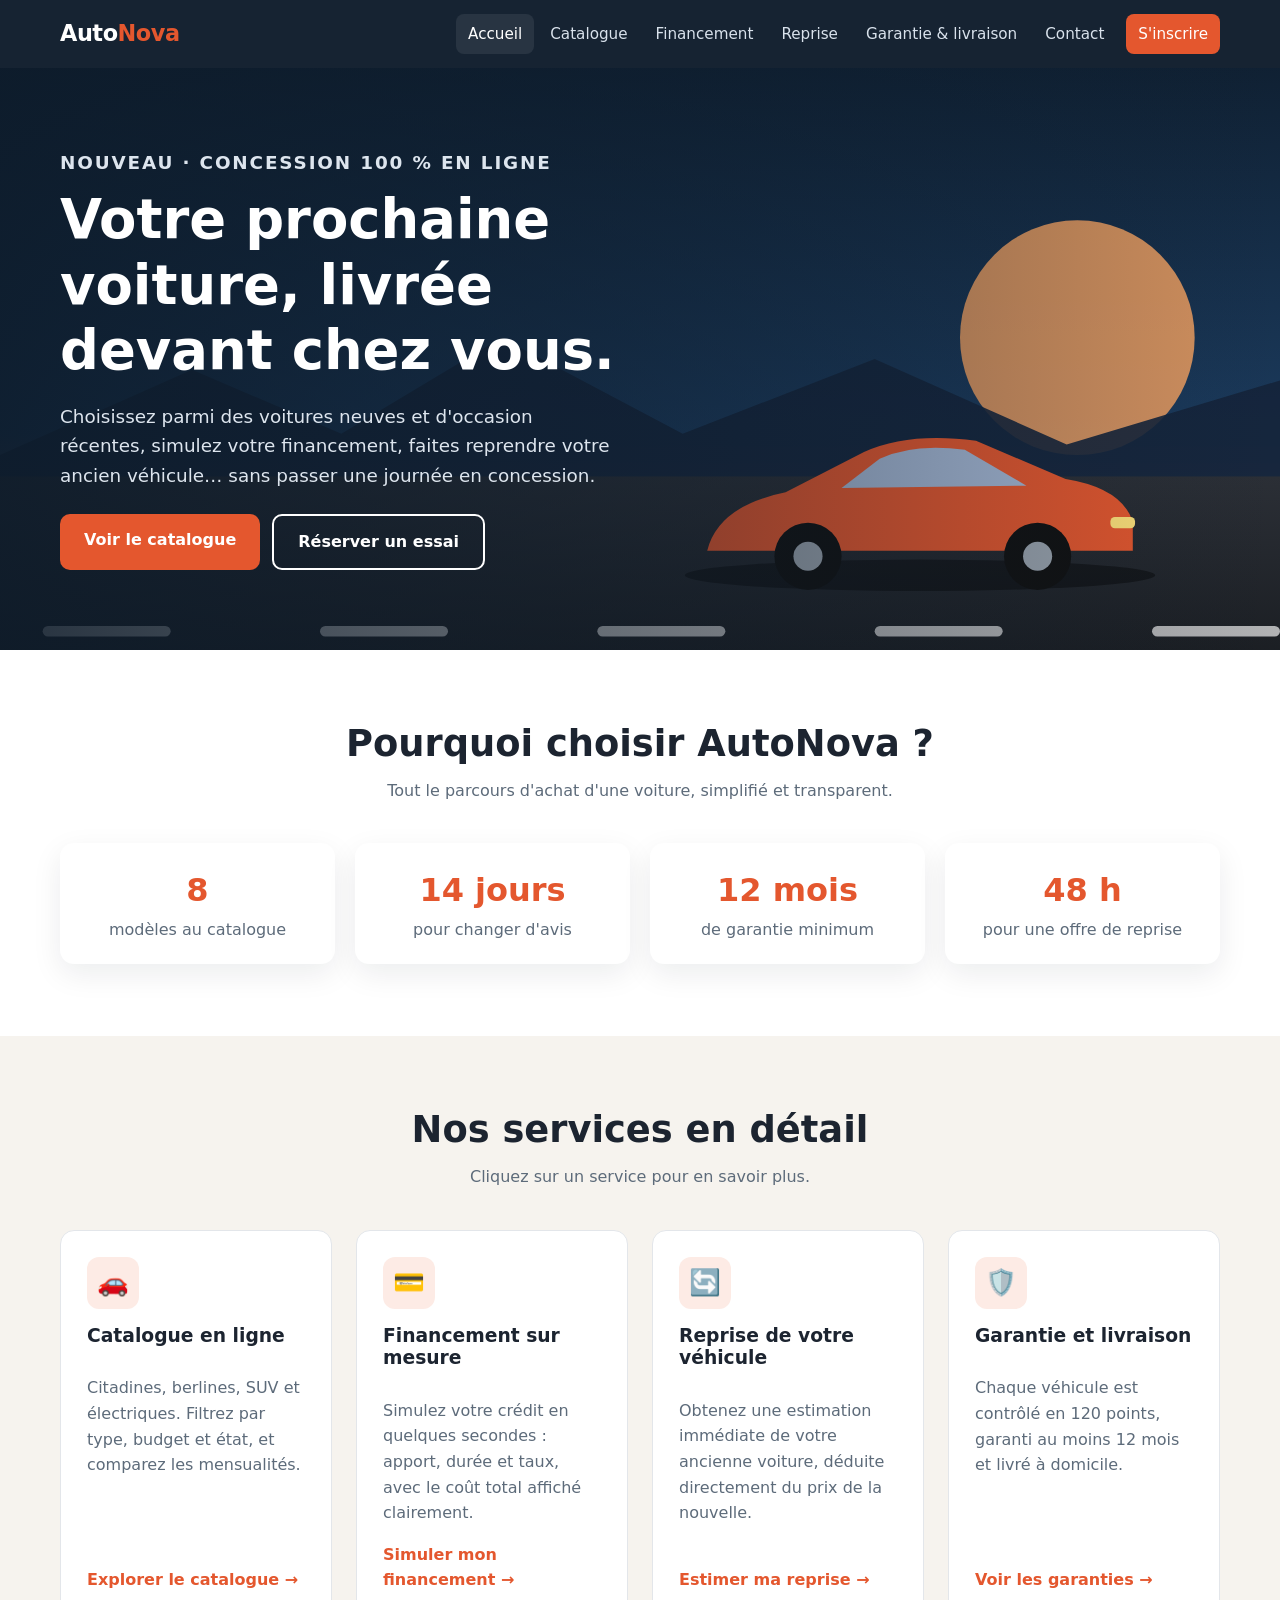
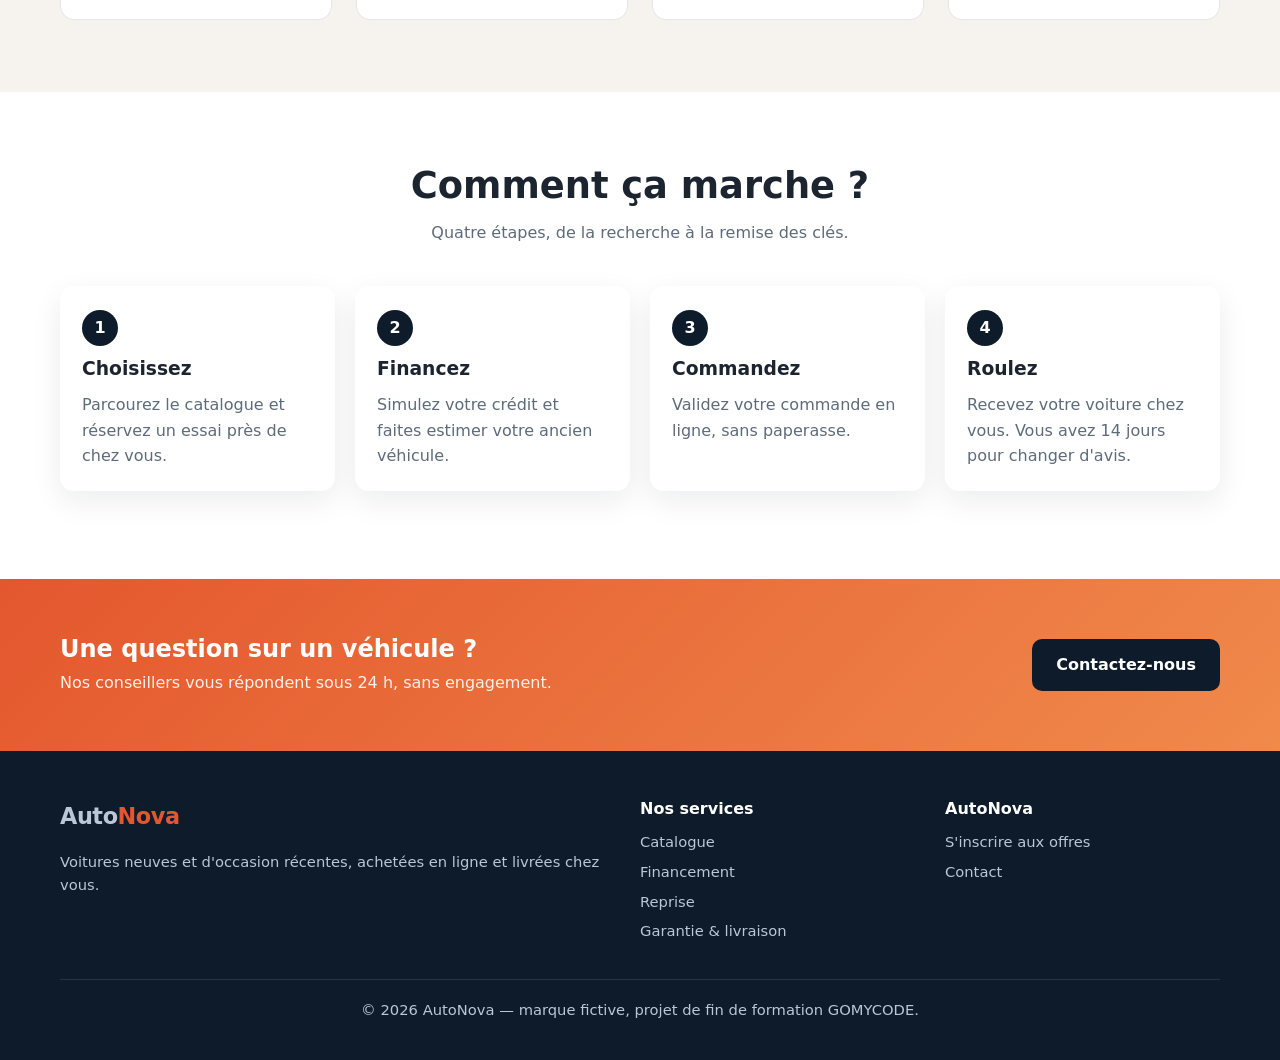
==== index.html @ f9ec9d11 "AutoNova : site de marketing (accueil, 4 pages de fonctionnalites, inscription, contact), README et " ====
<!DOCTYPE html>
<html lang="fr">
<head>
  <meta charset="UTF-8">
  <meta name="viewport" content="width=device-width, initial-scale=1.0">
  <meta name="description" content="AutoNova : voitures neuves et d'occasion récentes, financement, reprise et livraison à domicile.">
  <title>AutoNova — Achetez votre voiture en ligne, livrée chez vous</title>
  <link rel="icon" href="images/favicon.svg" type="image/svg+xml">
  <link rel="stylesheet" href="css/style.css">
</head>
<body>
  <a class="skip-link" href="#contenu">Aller au contenu</a>
  <header class="site-header">
    <nav class="container navbar" aria-label="Navigation principale">
      <a href="index.html" class="logo">Auto<span>Nova</span></a>
      <button class="menu-toggle" type="button" aria-expanded="false" aria-controls="nav-links">☰ Menu</button>
      <ul class="nav-links" id="nav-links">
        <li><a href="index.html" aria-current="page">Accueil</a></li>
        <li><a href="catalogue.html">Catalogue</a></li>
        <li><a href="financement.html">Financement</a></li>
        <li><a href="reprise.html">Reprise</a></li>
        <li><a href="garantie-livraison.html">Garantie & livraison</a></li>
        <li><a href="contact.html">Contact</a></li>
        <li><a href="inscription.html" class="nav-cta">S'inscrire</a></li>
      </ul>
    </nav>
  </header>

  <main id="contenu">
    <!-- Héros avec photographie -->
    <section class="hero" aria-labelledby="hero-title">
      <div class="container">
        <div class="hero-content">
          <p class="eyebrow">Nouveau · Concession 100 % en ligne</p>
          <h1 id="hero-title">Votre prochaine voiture, livrée devant chez vous.</h1>
          <p>Choisissez parmi des voitures neuves et d'occasion récentes, simulez votre financement, faites reprendre votre ancien véhicule… sans passer une journée en concession.</p>
          <div class="hero-actions">
            <a class="btn" href="catalogue.html">Voir le catalogue</a>
            <a class="btn btn-outline" href="inscription.html">Réserver un essai</a>
          </div>
        </div>
      </div>
    </section>

    <!-- Vue d'ensemble -->
    <section class="section">
      <div class="container">
        <div class="section-title reveal">
          <h2>Pourquoi choisir AutoNova ?</h2>
          <p>Tout le parcours d'achat d'une voiture, simplifié et transparent.</p>
        </div>
        <div class="stats reveal">
          <div class="stat"><strong>8</strong><span>modèles au catalogue</span></div>
          <div class="stat"><strong>14 jours</strong><span>pour changer d'avis</span></div>
          <div class="stat"><strong>12 mois</strong><span>de garantie minimum</span></div>
          <div class="stat"><strong>48 h</strong><span>pour une offre de reprise</span></div>
        </div>
      </div>
    </section>

    <!-- Fonctionnalités : chaque carte mène à sa page détaillée -->
    <section class="section section-alt" aria-labelledby="features-title">
      <div class="container">
        <div class="section-title reveal">
          <h2 id="features-title">Nos services en détail</h2>
          <p>Cliquez sur un service pour en savoir plus.</p>
        </div>
        <div class="grid reveal">
          <a class="feature-card" href="catalogue.html">
            <span class="feature-icon" aria-hidden="true">🚗</span>
            <h3>Catalogue en ligne</h3>
            <p>Citadines, berlines, SUV et électriques. Filtrez par type, budget et état, et comparez les mensualités.</p>
            <span class="feature-link">Explorer le catalogue →</span>
          </a>
          <a class="feature-card" href="financement.html">
            <span class="feature-icon" aria-hidden="true">💳</span>
            <h3>Financement sur mesure</h3>
            <p>Simulez votre crédit en quelques secondes : apport, durée et taux, avec le coût total affiché clairement.</p>
            <span class="feature-link">Simuler mon financement →</span>
          </a>
          <a class="feature-card" href="reprise.html">
            <span class="feature-icon" aria-hidden="true">🔄</span>
            <h3>Reprise de votre véhicule</h3>
            <p>Obtenez une estimation immédiate de votre ancienne voiture, déduite directement du prix de la nouvelle.</p>
            <span class="feature-link">Estimer ma reprise →</span>
          </a>
          <a class="feature-card" href="garantie-livraison.html">
            <span class="feature-icon" aria-hidden="true">🛡️</span>
            <h3>Garantie et livraison</h3>
            <p>Chaque véhicule est contrôlé en 120 points, garanti au moins 12 mois et livré à domicile.</p>
            <span class="feature-link">Voir les garanties →</span>
          </a>
        </div>
      </div>
    </section>

    <!-- Comment ça marche -->
    <section class="section" aria-labelledby="steps-title">
      <div class="container">
        <div class="section-title reveal">
          <h2 id="steps-title">Comment ça marche ?</h2>
          <p>Quatre étapes, de la recherche à la remise des clés.</p>
        </div>
        <ol class="steps reveal">
          <li><h3>Choisissez</h3><p>Parcourez le catalogue et réservez un essai près de chez vous.</p></li>
          <li><h3>Financez</h3><p>Simulez votre crédit et faites estimer votre ancien véhicule.</p></li>
          <li><h3>Commandez</h3><p>Validez votre commande en ligne, sans paperasse.</p></li>
          <li><h3>Roulez</h3><p>Recevez votre voiture chez vous. Vous avez 14 jours pour changer d'avis.</p></li>
        </ol>
      </div>
    </section>
  </main>

  <!-- Appel à l'action : présent sur toutes les pages sauf Contact -->
  <section class="cta-band" aria-labelledby="cta-title">
    <div class="container">
      <div>
        <h2 id="cta-title">Une question sur un véhicule ?</h2>
        <p>Nos conseillers vous répondent sous 24 h, sans engagement.</p>
      </div>
      <a class="btn" href="contact.html">Contactez-nous</a>
    </div>
  </section>

  <footer class="site-footer">
    <div class="container">
      <div class="footer-grid">
        <div>
          <a href="index.html" class="logo">Auto<span>Nova</span></a>
          <p>Voitures neuves et d'occasion récentes, achetées en ligne et livrées chez vous.</p>
        </div>
        <div>
          <h3>Nos services</h3>
          <ul>
            <li><a href="catalogue.html">Catalogue</a></li>
            <li><a href="financement.html">Financement</a></li>
            <li><a href="reprise.html">Reprise</a></li>
            <li><a href="garantie-livraison.html">Garantie &amp; livraison</a></li>
          </ul>
        </div>
        <div>
          <h3>AutoNova</h3>
          <ul>
            <li><a href="inscription.html">S'inscrire aux offres</a></li>
            <li><a href="contact.html">Contact</a></li>
          </ul>
        </div>
      </div>
      <p class="footer-bottom">© <span id="year">2026</span> AutoNova — marque fictive, projet de fin de formation GOMYCODE.</p>
    </div>
  </footer>

  <script src="js/main.js"></script>
</body>
</html>
---- css/style.css ----
/* =========================================================
   AutoNova — feuille de style commune à toutes les pages
   ========================================================= */
:root {
  --navy: #0d1b2a;
  --navy-2: #1b3a5c;
  --orange: #e4572e;
  --orange-dark: #c4421d;
  --sand: #f6f3ee;
  --text: #1c2430;
  --muted: #5d6b7a;
  --border: #e3e6ea;
  --white: #ffffff;
  --success: #1f9d7a;
  --error: #c62828;
  --radius: 14px;
  --shadow: 0 10px 30px rgba(13, 27, 42, 0.08);
  --max: 1160px;
}

*, *::before, *::after { box-sizing: border-box; }
html { scroll-behavior: smooth; }
body {
  margin: 0;
  font-family: system-ui, -apple-system, "Segoe UI", Roboto, sans-serif;
  color: var(--text);
  background: var(--white);
  line-height: 1.6;
}
img { max-width: 100%; display: block; }
a { color: var(--orange); }
h1, h2, h3 { line-height: 1.2; margin: 0 0 12px; }
.container { width: min(100% - 32px, var(--max)); margin-inline: auto; }
.visually-hidden { position: absolute; width: 1px; height: 1px; overflow: hidden; clip: rect(0 0 0 0); white-space: nowrap; }
.skip-link { position: absolute; left: -999px; top: 8px; background: var(--white); padding: 8px 12px; z-index: 100; }
.skip-link:focus { left: 8px; }

/* ===== En-tête ===== */
.site-header {
  position: sticky; top: 0; z-index: 50;
  background: rgba(13, 27, 42, 0.96);
  backdrop-filter: blur(6px);
}
.navbar { display: flex; align-items: center; justify-content: space-between; min-height: 68px; }
.logo { color: var(--white); font-weight: 800; font-size: 1.4rem; text-decoration: none; letter-spacing: -0.02em; }
.logo span { color: var(--orange); }
.nav-links { display: flex; gap: 4px; list-style: none; margin: 0; padding: 0; align-items: center; }
.nav-links a {
  display: block; padding: 8px 12px; border-radius: 8px;
  color: #d9e2ec; text-decoration: none; font-weight: 500; font-size: 0.95rem;
}
.nav-links a:hover, .nav-links a[aria-current="page"] { color: var(--white); background: rgba(255,255,255,0.08); }
.nav-links .nav-cta { background: var(--orange); color: var(--white); margin-left: 6px; }
.nav-links .nav-cta:hover, .nav-links .nav-cta[aria-current="page"] { background: var(--orange-dark); }
.menu-toggle {
  display: none; background: none; border: 1px solid rgba(255,255,255,0.3);
  color: var(--white); border-radius: 8px; padding: 8px 12px; font-size: 1rem; cursor: pointer;
}

/* ===== Boutons ===== */
.btn {
  display: inline-block; padding: 13px 24px; border-radius: 10px; border: none;
  background: var(--orange); color: var(--white); font: inherit; font-weight: 600;
  text-decoration: none; cursor: pointer; transition: background .2s, transform .15s;
}
.btn:hover { background: var(--orange-dark); transform: translateY(-1px); }
.btn-outline { background: transparent; border: 2px solid currentColor; color: var(--white); }
.btn-outline:hover { background: rgba(255,255,255,0.1); }
.btn-dark { background: var(--navy); }
.btn-dark:hover { background: var(--navy-2); }

/* ===== Héros ===== */
.hero {
  position: relative; color: var(--white); min-height: 560px;
  display: flex; align-items: center;
  background: var(--navy) url("../images/hero.svg") center / cover no-repeat;
}
.hero::before { content: ""; position: absolute; inset: 0; background: linear-gradient(90deg, rgba(13,27,42,.85) 0%, rgba(13,27,42,.35) 60%, transparent); }
.hero .container { position: relative; padding: 80px 0; }
.hero-content { max-width: 560px; }
.eyebrow { text-transform: uppercase; letter-spacing: .1em; font-size: .8rem; font-weight: 700; color: var(--orange); margin: 0 0 10px; }
.hero h1 { font-size: clamp(2.2rem, 5vw, 3.4rem); }
.hero p { font-size: 1.15rem; color: #dde5ee; }
.hero-actions { display: flex; gap: 12px; flex-wrap: wrap; margin-top: 24px; }

.page-hero { background: linear-gradient(135deg, var(--navy), var(--navy-2)); color: var(--white); padding: 64px 0 56px; }
.page-hero h1 { font-size: clamp(1.9rem, 4vw, 2.8rem); }
.page-hero p { color: #d3dde8; max-width: 640px; font-size: 1.1rem; margin: 0; }
.breadcrumb { font-size: .9rem; margin-bottom: 14px; }
.breadcrumb a { color: #b9c7d6; }

/* ===== Sections ===== */
.section { padding: 72px 0; }
.section-alt { background: var(--sand); }
.section-title { text-align: center; max-width: 680px; margin: 0 auto 40px; }
.section-title h2 { font-size: clamp(1.7rem, 3vw, 2.3rem); }
.section-title p { color: var(--muted); margin: 0; }

.stats { display: grid; grid-template-columns: repeat(auto-fit, minmax(180px, 1fr)); gap: 20px; }
.stat { text-align: center; padding: 22px; border-radius: var(--radius); background: var(--white); box-shadow: var(--shadow); }
.stat strong { display: block; font-size: 2rem; color: var(--orange); }
.stat span { color: var(--muted); }

.grid { display: grid; gap: 24px; grid-template-columns: repeat(auto-fit, minmax(250px, 1fr)); }

.feature-card {
  display: flex; flex-direction: column; padding: 26px; border-radius: var(--radius);
  background: var(--white); border: 1px solid var(--border); text-decoration: none; color: inherit;
  transition: transform .2s, box-shadow .2s;
}
.feature-card:hover { transform: translateY(-4px); box-shadow: var(--shadow); }
.feature-icon { width: 52px; height: 52px; display: grid; place-items: center; border-radius: 12px; background: #fdebe5; font-size: 1.6rem; margin-bottom: 16px; }
.feature-card p { color: var(--muted); flex: 1; }
.feature-link { color: var(--orange); font-weight: 600; }

.steps { counter-reset: step; list-style: none; padding: 0; display: grid; gap: 20px; grid-template-columns: repeat(auto-fit, minmax(220px, 1fr)); }
.steps li { position: relative; padding: 24px 22px 22px; background: var(--white); border-radius: var(--radius); box-shadow: var(--shadow); }
.steps li::before {
  counter-increment: step; content: counter(step);
  display: grid; place-items: center; width: 36px; height: 36px; border-radius: 50%;
  background: var(--navy); color: var(--white); font-weight: 700; margin-bottom: 12px;
}
.steps p { color: var(--muted); margin: 0; }

.testimonials { display: grid; gap: 20px; grid-template-columns: repeat(auto-fit, minmax(260px, 1fr)); }
.testimonial { margin: 0; padding: 24px; border-radius: var(--radius); background: var(--white); border-left: 4px solid var(--orange); }
.testimonial footer { margin-top: 10px; color: var(--muted); font-size: .9rem; }
.note-fictive { text-align: center; color: var(--muted); font-size: .85rem; margin-top: 16px; }

/* ===== Deux colonnes ===== */
.split { display: grid; gap: 40px; grid-template-columns: 1fr 1fr; align-items: center; }
.split img { border-radius: var(--radius); box-shadow: var(--shadow); }
.check-list { list-style: none; padding: 0; }
.check-list li { padding: 6px 0 6px 30px; position: relative; }
.check-list li::before { content: "✓"; position: absolute; left: 0; top: 6px; width: 20px; height: 20px; border-radius: 50%; background: #e3f5ef; color: var(--success); display: grid; place-items: center; font-size: .75rem; font-weight: 800; }

/* ===== Catalogue ===== */
.filters { display: flex; flex-wrap: wrap; gap: 16px; align-items: flex-end; padding: 20px; background: var(--sand); border-radius: var(--radius); margin-bottom: 28px; }
.field { display: flex; flex-direction: column; gap: 6px; flex: 1; min-width: 180px; }
.field label { font-weight: 600; font-size: .9rem; }
.field input, .field select, .field textarea {
  padding: 11px 12px; border: 1px solid #cfd5dc; border-radius: 8px; font: inherit; background: var(--white); color: var(--text);
}
.field input:focus, .field select:focus, .field textarea:focus { outline: 2px solid var(--orange); border-color: transparent; }
.result-count { color: var(--muted); margin: 0 0 16px; }

.car-card { border-radius: var(--radius); overflow: hidden; background: var(--white); border: 1px solid var(--border); display: flex; flex-direction: column; }
.car-card img { aspect-ratio: 50 / 26; object-fit: cover; width: 100%; }
.car-body { padding: 18px; display: flex; flex-direction: column; gap: 6px; flex: 1; }
.car-body h3 { margin: 0; font-size: 1.15rem; }
.car-meta { display: flex; gap: 8px; flex-wrap: wrap; }
.tag { font-size: .78rem; padding: 3px 10px; border-radius: 999px; background: #eef2f6; color: var(--muted); }
.tag-new { background: #e3f5ef; color: var(--success); }
.car-price { font-size: 1.35rem; font-weight: 800; color: var(--navy); margin-top: auto; }
.car-month { font-size: .85rem; color: var(--muted); }
.empty { text-align: center; padding: 40px; color: var(--muted); }

/* ===== Simulateurs ===== */
.calculator { display: grid; gap: 30px; grid-template-columns: 1.2fr 1fr; align-items: start; }
.panel { padding: 28px; border-radius: var(--radius); background: var(--white); box-shadow: var(--shadow); }
.panel .field { margin-bottom: 18px; }
.range-row { display: flex; justify-content: space-between; font-size: .9rem; color: var(--muted); }
input[type="range"] { accent-color: var(--orange); padding: 0; }
.result-panel { background: var(--navy); color: var(--white); }
.result-big { font-size: 2.6rem; font-weight: 800; color: var(--orange); margin: 6px 0; }
.result-list { list-style: none; padding: 0; margin: 18px 0 0; }
.result-list li { display: flex; justify-content: space-between; padding: 8px 0; border-bottom: 1px solid rgba(255,255,255,.12); color: #d3dde8; }
.result-list strong { color: var(--white); }
.disclaimer { font-size: .82rem; color: var(--muted); margin-top: 14px; }
.result-panel .disclaimer { color: #9fb0c2; }

/* ===== Tableau ===== */
.table-wrap { overflow-x: auto; }
table { width: 100%; border-collapse: collapse; background: var(--white); border-radius: var(--radius); overflow: hidden; }
th, td { padding: 14px 16px; text-align: left; border-bottom: 1px solid var(--border); }
th { background: var(--navy); color: var(--white); font-weight: 600; }

/* ===== FAQ ===== */
details { border: 1px solid var(--border); border-radius: 10px; padding: 14px 18px; background: var(--white); margin-bottom: 10px; }
summary { font-weight: 600; cursor: pointer; }
details p { color: var(--muted); margin: 10px 0 0; }

/* ===== Formulaires ===== */
.form-card { max-width: 640px; margin: 0 auto; }
.form-grid { display: grid; grid-template-columns: 1fr 1fr; gap: 0 18px; }
.form-grid .full { grid-column: 1 / -1; }
.field .hint { font-size: .8rem; color: var(--muted); }
.field .error { font-size: .82rem; color: var(--error); min-height: 1.1em; }
.field.invalid input, .field.invalid select, .field.invalid textarea { border-color: var(--error); background: #fff7f7; }
.checkbox { display: flex; gap: 10px; align-items: flex-start; font-size: .92rem; }
.checkbox input { margin-top: 4px; accent-color: var(--orange); }
.form-success { display: none; padding: 18px; border-radius: 10px; background: #e3f5ef; color: #0f5c46; font-weight: 600; margin-top: 18px; }
.form-success.visible { display: block; }

.benefits { list-style: none; padding: 0; display: grid; gap: 14px; }
.benefits li { display: flex; gap: 14px; align-items: flex-start; }
.benefits .feature-icon { margin: 0; flex-shrink: 0; width: 44px; height: 44px; font-size: 1.3rem; }

.contact-info { list-style: none; padding: 0; display: grid; gap: 16px; }
.contact-info li { display: flex; gap: 12px; }

/* ===== Bandeau d'appel à l'action (toutes les pages sauf Contact) ===== */
.cta-band { background: linear-gradient(135deg, var(--orange), #f08a4b); color: var(--white); padding: 56px 0; }
.cta-band .container { display: flex; justify-content: space-between; align-items: center; gap: 24px; flex-wrap: wrap; }
.cta-band h2 { margin: 0 0 6px; }
.cta-band p { margin: 0; color: #fff1ea; }
.cta-band .btn { background: var(--navy); }
.cta-band .btn:hover { background: var(--navy-2); }

/* ===== Pied de page ===== */
.site-footer { background: var(--navy); color: #b9c7d6; padding: 48px 0 24px; font-size: .92rem; }
.footer-grid { display: grid; gap: 30px; grid-template-columns: 2fr 1fr 1fr; }
.site-footer h3 { color: var(--white); font-size: 1rem; }
.site-footer ul { list-style: none; padding: 0; margin: 0; }
.site-footer li { margin-bottom: 6px; }
.site-footer a { color: #b9c7d6; text-decoration: none; }
.site-footer a:hover { color: var(--white); }
.footer-bottom { border-top: 1px solid rgba(255,255,255,.1); margin-top: 30px; padding-top: 18px; text-align: center; }

:focus-visible { outline: 3px solid #ffb38f; outline-offset: 2px; }

/* ===== Animations au défilement ===== */
.reveal { opacity: 0; transform: translateY(18px); transition: opacity .6s ease, transform .6s ease; }
.reveal.visible { opacity: 1; transform: none; }
@media (prefers-reduced-motion: reduce) {
  * { transition: none !important; scroll-behavior: auto !important; }
  .reveal { opacity: 1; transform: none; }
}

/* ===== Responsive ===== */
@media (max-width: 900px) {
  .split, .calculator { grid-template-columns: 1fr; }
  .footer-grid { grid-template-columns: 1fr 1fr; }
  .footer-grid > :first-child { grid-column: 1 / -1; }
}
@media (max-width: 760px) {
  .menu-toggle { display: block; }
  .nav-links {
    display: none; position: absolute; top: 68px; left: 0; right: 0;
    flex-direction: column; align-items: stretch; gap: 0; padding: 10px 16px 18px;
    background: var(--navy);
  }
  .nav-links.open { display: flex; }
  .nav-links .nav-cta { margin: 8px 0 0; text-align: center; }
  .hero { min-height: 480px; }
  .section { padding: 52px 0; }
  .form-grid { grid-template-columns: 1fr; }
}
@media (max-width: 480px) {
  .footer-grid { grid-template-columns: 1fr; }
  .hero-actions .btn { width: 100%; text-align: center; }
}
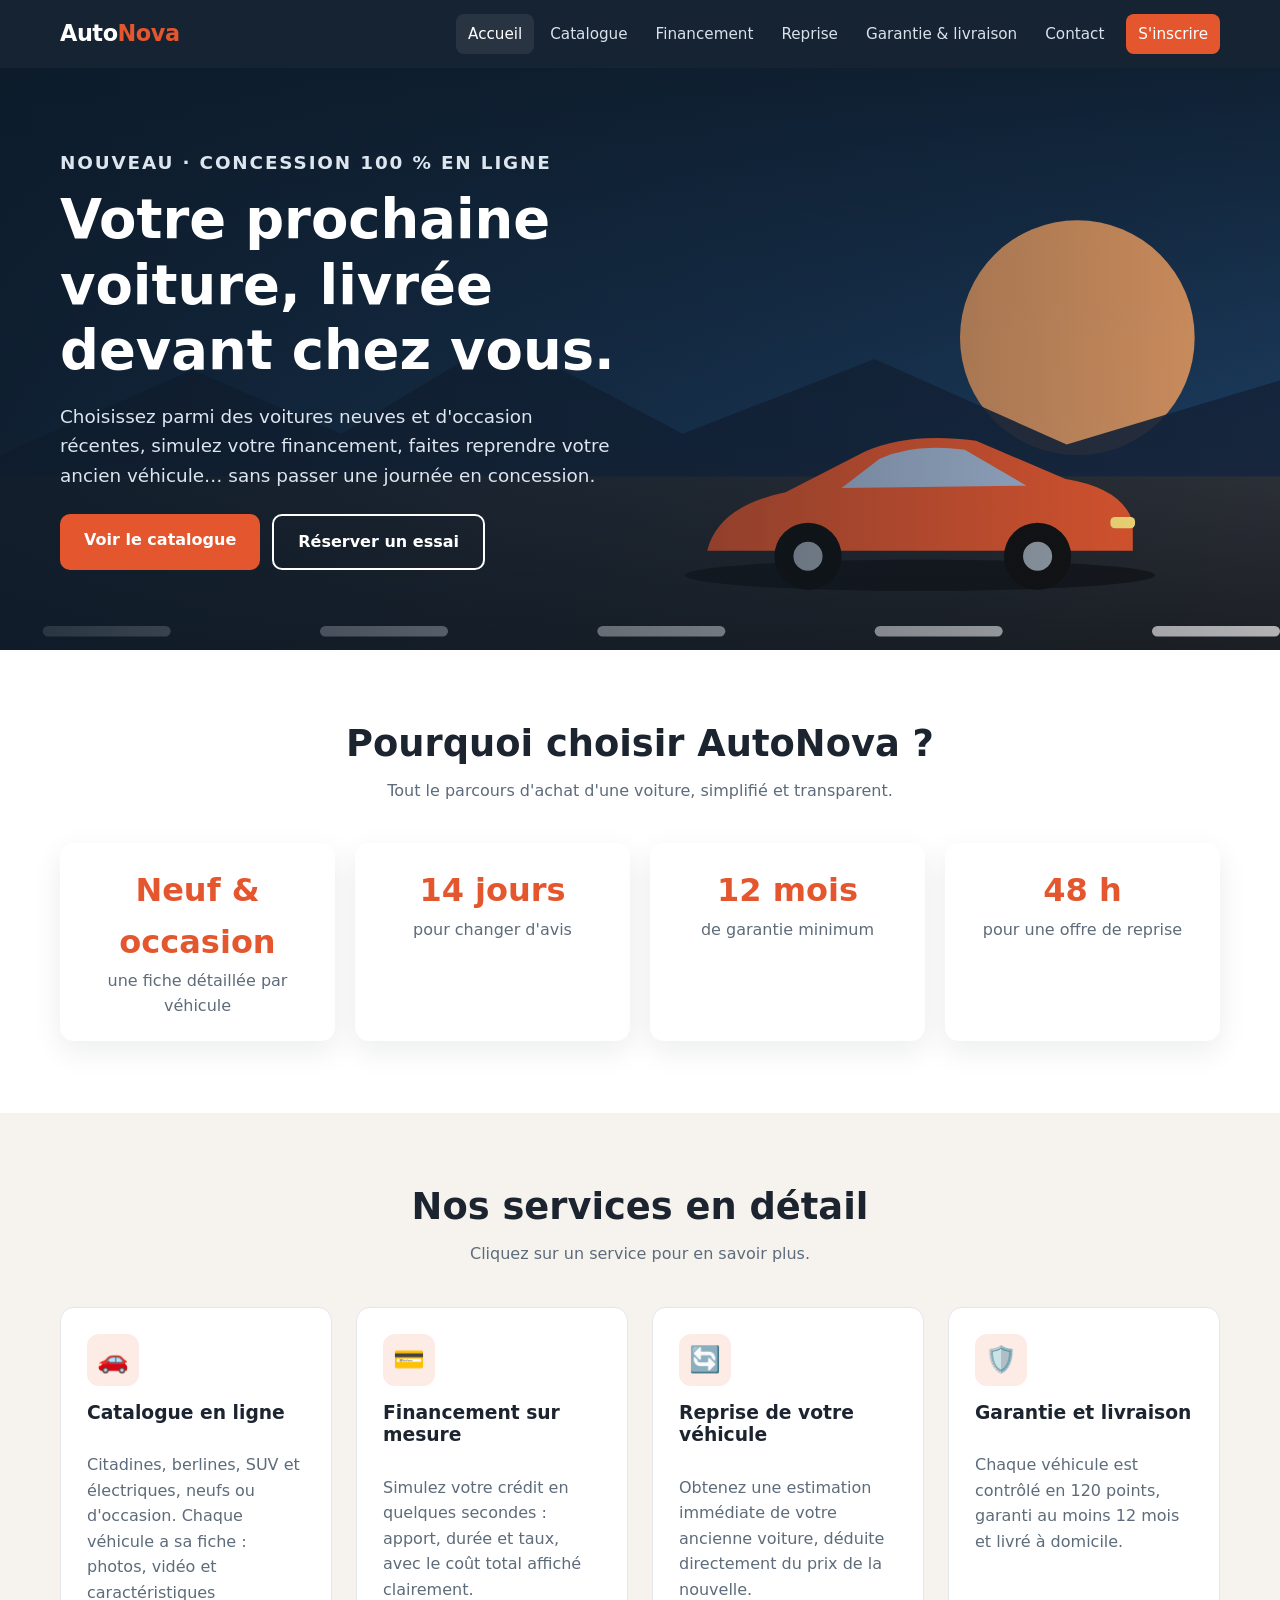
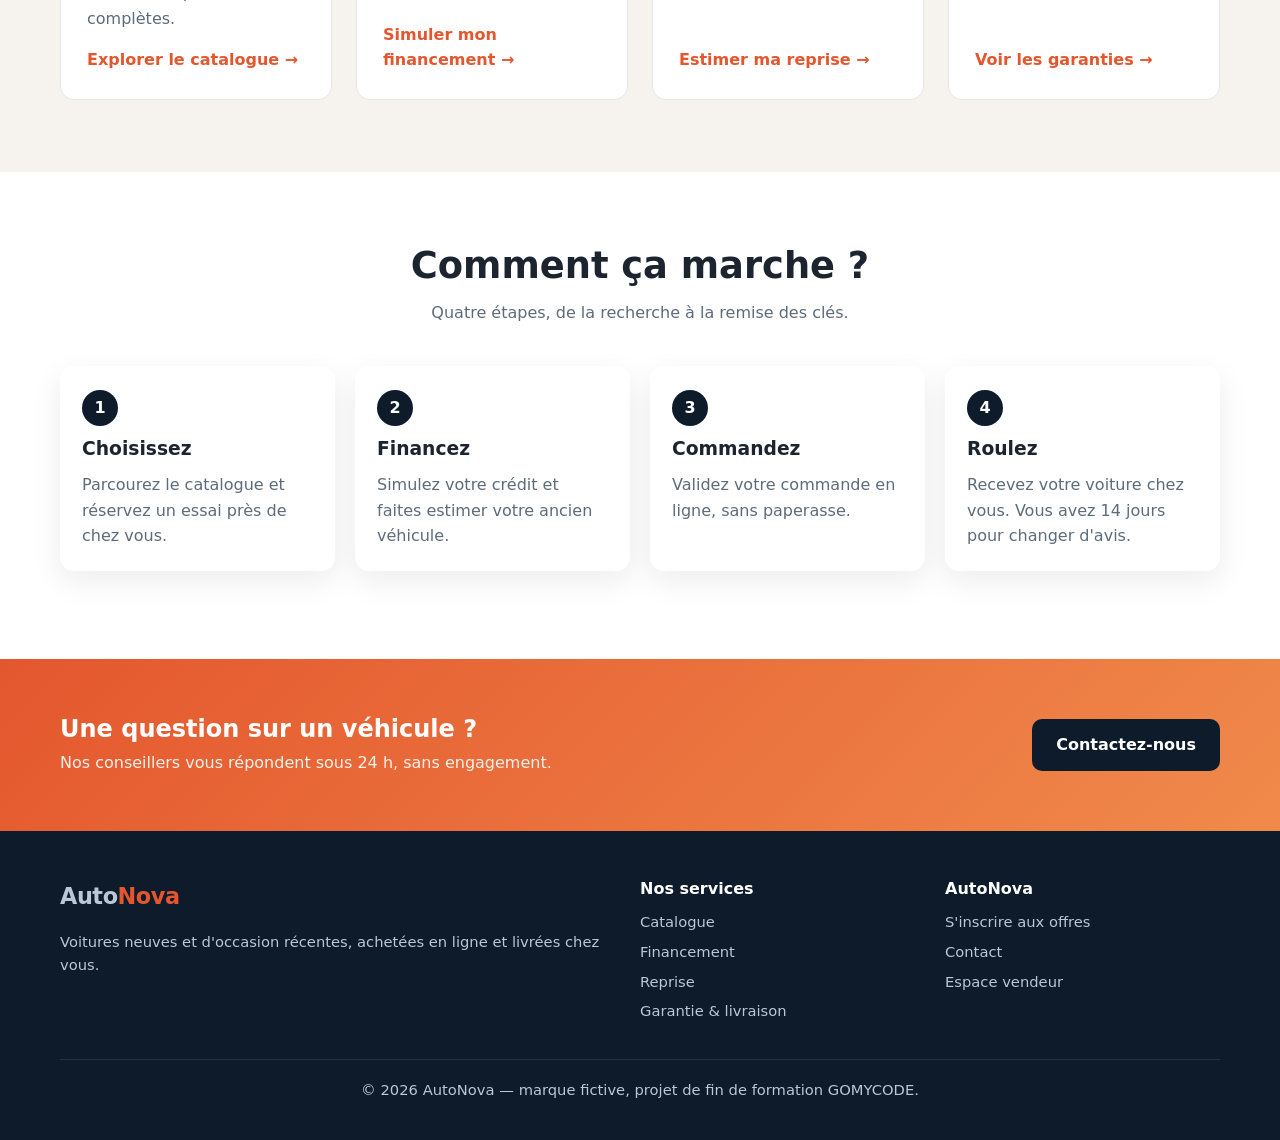
==== commit 272ff395: "Fiches vehicules par theme (neuf/occasion), Espace vendeur avec photos, video et import de fiche tec" ====
--- a/index.html
+++ b/index.html
@@ -50,7 +50,7 @@
           <p>Tout le parcours d'achat d'une voiture, simplifié et transparent.</p>
         </div>
         <div class="stats reveal">
-          <div class="stat"><strong>8</strong><span>modèles au catalogue</span></div>
+          <div class="stat"><strong>Neuf &amp; occasion</strong><span>une fiche détaillée par véhicule</span></div>
           <div class="stat"><strong>14 jours</strong><span>pour changer d'avis</span></div>
           <div class="stat"><strong>12 mois</strong><span>de garantie minimum</span></div>
           <div class="stat"><strong>48 h</strong><span>pour une offre de reprise</span></div>
@@ -69,7 +69,7 @@
           <a class="feature-card" href="catalogue.html">
             <span class="feature-icon" aria-hidden="true">🚗</span>
             <h3>Catalogue en ligne</h3>
-            <p>Citadines, berlines, SUV et électriques. Filtrez par type, budget et état, et comparez les mensualités.</p>
+            <p>Citadines, berlines, SUV et électriques, neufs ou d'occasion. Chaque véhicule a sa fiche : photos, vidéo et caractéristiques complètes.</p>
             <span class="feature-link">Explorer le catalogue →</span>
           </a>
           <a class="feature-card" href="financement.html">
@@ -143,6 +143,7 @@
           <ul>
             <li><a href="inscription.html">S'inscrire aux offres</a></li>
             <li><a href="contact.html">Contact</a></li>
+            <li><a href="espace-vendeur.html">Espace vendeur</a></li>
           </ul>
         </div>
       </div>
--- a/css/style.css
+++ b/css/style.css
@@ -250,3 +250,124 @@
   .footer-grid { grid-template-columns: 1fr; }
   .hero-actions .btn { width: 100%; text-align: center; }
 }
+
+/* =========================================================
+   Fiches véhicules et Espace vendeur
+   ========================================================= */
+.card-link { color: inherit; text-decoration: none; }
+.card-link:hover { color: var(--orange); }
+
+.condition-badge {
+  display: inline-block; padding: 5px 14px; border-radius: 999px;
+  font-size: .8rem; font-weight: 800; letter-spacing: .06em; text-transform: uppercase; margin-bottom: 12px;
+}
+.condition-badge.is-new { background: #1f9d7a; color: #fff; }
+.condition-badge.is-used { background: #f2b705; color: #1c2430; }
+.condition-badge.small { padding: 2px 10px; font-size: .7rem; margin: 0; vertical-align: middle; }
+
+.fiche-hero { padding-bottom: 40px; }
+.fiche-top { display: grid; grid-template-columns: 1.4fr 1fr; gap: 32px; align-items: start; }
+
+.gallery-stage { border-radius: var(--radius); overflow: hidden; background: #eef1f4; aspect-ratio: 16 / 10; }
+.gallery-stage img, .gallery-stage video { width: 100%; height: 100%; object-fit: cover; background: #000; }
+.gallery-stage img[src$=".svg"] { object-fit: contain; background: transparent; }
+.gallery-thumbs { display: flex; gap: 10px; margin-top: 12px; overflow-x: auto; padding-bottom: 4px; }
+.thumb {
+  flex: 0 0 86px; height: 60px; padding: 0; border: 2px solid transparent; border-radius: 8px;
+  overflow: hidden; background: var(--navy); cursor: pointer;
+}
+.thumb img { width: 100%; height: 100%; object-fit: cover; }
+.thumb[aria-pressed="true"] { border-color: var(--orange); }
+.thumb-video { color: #fff; font-size: .8rem; font-weight: 700; }
+
+.fiche-summary { position: sticky; top: 88px; }
+.fiche-price { font-size: 2rem; font-weight: 800; color: var(--navy); margin: 0; }
+.key-figures { display: grid; grid-template-columns: 1fr 1fr; gap: 10px; margin: 18px 0; }
+.key-figure { padding: 12px; border-radius: 10px; background: var(--sand); }
+.key-figure span { display: block; font-size: .78rem; color: var(--muted); text-transform: uppercase; letter-spacing: .04em; }
+.key-figure strong { font-size: 1rem; }
+.summary-title { font-size: 1.05rem; margin-top: 18px; }
+.fiche-actions { display: grid; gap: 10px; margin-top: 18px; }
+.fiche-actions .btn { text-align: center; }
+
+.section-heading { margin-bottom: 24px; }
+.spec-groups { display: grid; gap: 20px; grid-template-columns: repeat(auto-fit, minmax(320px, 1fr)); }
+.spec-card { background: var(--white); border-radius: var(--radius); padding: 20px 22px; box-shadow: var(--shadow); }
+.spec-card h3 { display: flex; align-items: center; gap: 10px; font-size: 1.05rem; padding-bottom: 10px; border-bottom: 2px solid var(--orange); }
+.spec-icon { font-size: 1.2rem; }
+.spec-table { width: 100%; border-collapse: collapse; background: none; border-radius: 0; }
+.spec-table th, .spec-table td { padding: 9px 0; border-bottom: 1px solid var(--border); vertical-align: top; background: none; color: var(--text); }
+.spec-table th { width: 46%; font-weight: 500; color: var(--muted); padding-right: 12px; }
+.spec-table td { font-weight: 600; }
+.spec-table tr:last-child th, .spec-table tr:last-child td { border-bottom: none; }
+
+/* --- Espace vendeur --- */
+.vendor { display: grid; gap: 28px; }
+.notice { margin: 0; padding: 14px 18px; border-radius: 10px; background: #fff6e0; border-left: 4px solid #f2b705; }
+.optional { font-weight: 400; color: var(--muted); font-size: .9rem; }
+.import-panel textarea { font-family: ui-monospace, Menlo, Consolas, monospace; font-size: .88rem; }
+.import-status { margin: 12px 0 0; font-weight: 600; }
+.import-status.is-ok { color: var(--success); }
+.import-status.is-error, .form-status.is-error { color: var(--error); }
+.form-status.is-ok { color: var(--success); font-weight: 600; }
+
+#vehicle-form { display: grid; gap: 20px; }
+#vehicle-form > h2 { margin: 0; }
+.form-section { border: 1px solid var(--border); margin: 0; }
+.form-section legend { font-weight: 700; font-size: 1.05rem; padding: 0 8px; }
+.state-section.is-new { border-left: 4px solid #1f9d7a; }
+.state-section.is-used { border-left: 4px solid #f2b705; }
+
+.condition-toggle { display: inline-flex; padding: 4px; border-radius: 12px; background: var(--sand); margin-bottom: 18px; }
+.condition-toggle input { position: absolute; opacity: 0; pointer-events: none; }
+.condition-toggle span { display: block; padding: 10px 26px; border-radius: 9px; font-weight: 700; cursor: pointer; color: var(--muted); }
+.condition-toggle input:checked + span { background: var(--navy); color: #fff; }
+.condition-toggle input:focus-visible + span { outline: 3px solid #ffb38f; }
+
+.photo-preview { display: grid; grid-template-columns: repeat(auto-fill, minmax(120px, 1fr)); gap: 12px; margin-top: 14px; }
+.preview-item { position: relative; margin: 0; }
+.preview-item img { width: 100%; aspect-ratio: 4 / 3; object-fit: cover; border-radius: 8px; }
+.preview-item figcaption { font-size: .78rem; color: var(--muted); }
+.preview-item:first-child img { outline: 3px solid var(--orange); }
+.preview-item .icon-btn-small { position: absolute; top: 6px; right: 6px; }
+.video-preview video { width: 100%; max-width: 480px; border-radius: 10px; margin-top: 14px; display: block; }
+
+.icon-btn-small {
+  width: 30px; height: 30px; border-radius: 50%; border: none; cursor: pointer;
+  background: rgba(13, 27, 42, .85); color: #fff; font-size: 1.1rem; line-height: 1;
+}
+.link-btn { background: none; border: none; color: var(--orange); font: inherit; font-weight: 600; cursor: pointer; padding: 6px 0; }
+.btn-ghost { background: transparent; color: var(--navy); border: 2px solid var(--border); }
+.btn-ghost:hover { background: var(--sand); }
+.form-actions { display: flex; gap: 12px; flex-wrap: wrap; }
+
+.extra-rows { list-style: none; padding: 0; margin: 10px 0; display: grid; gap: 8px; }
+.extra-row { display: grid; grid-template-columns: 1fr 1fr 30px; gap: 8px; align-items: center; }
+.extra-row input { padding: 10px 12px; border: 1px solid #cfd5dc; border-radius: 8px; font: inherit; min-width: 0; }
+
+.my-vehicles { display: grid; gap: 12px; }
+.my-vehicle { display: grid; grid-template-columns: 110px 1fr auto; gap: 16px; align-items: center; padding: 12px; border: 1px solid var(--border); border-radius: var(--radius); background: var(--white); }
+.my-vehicle img { width: 110px; height: 72px; object-fit: cover; border-radius: 8px; background: var(--sand); }
+.my-vehicle h3 { margin: 0 0 4px; font-size: 1.05rem; }
+.my-vehicle p { margin: 0; color: var(--muted); font-size: .9rem; }
+.my-actions { display: flex; gap: 6px; flex-wrap: wrap; }
+.my-actions a, .my-actions button {
+  padding: 7px 12px; border-radius: 8px; border: 1px solid var(--border); background: var(--white);
+  font: inherit; font-size: .88rem; color: var(--text); text-decoration: none; cursor: pointer;
+}
+.my-actions .danger { color: var(--error); }
+#export-text { width: 100%; font-family: ui-monospace, Menlo, Consolas, monospace; font-size: .82rem; padding: 10px; border-radius: 8px; border: 1px solid #cfd5dc; }
+
+@media (max-width: 900px) {
+  .fiche-top { grid-template-columns: 1fr; }
+  .fiche-summary { position: static; }
+}
+@media (max-width: 600px) {
+  .spec-groups { grid-template-columns: 1fr; }
+  .my-vehicle { grid-template-columns: 80px 1fr; }
+  .my-vehicle img { width: 80px; height: 56px; }
+  .my-actions { grid-column: 1 / -1; }
+  .extra-row { grid-template-columns: 1fr 30px; }
+  .extra-row input:first-child { grid-column: 1 / -1; }
+}
+[hidden] { display: none !important; }
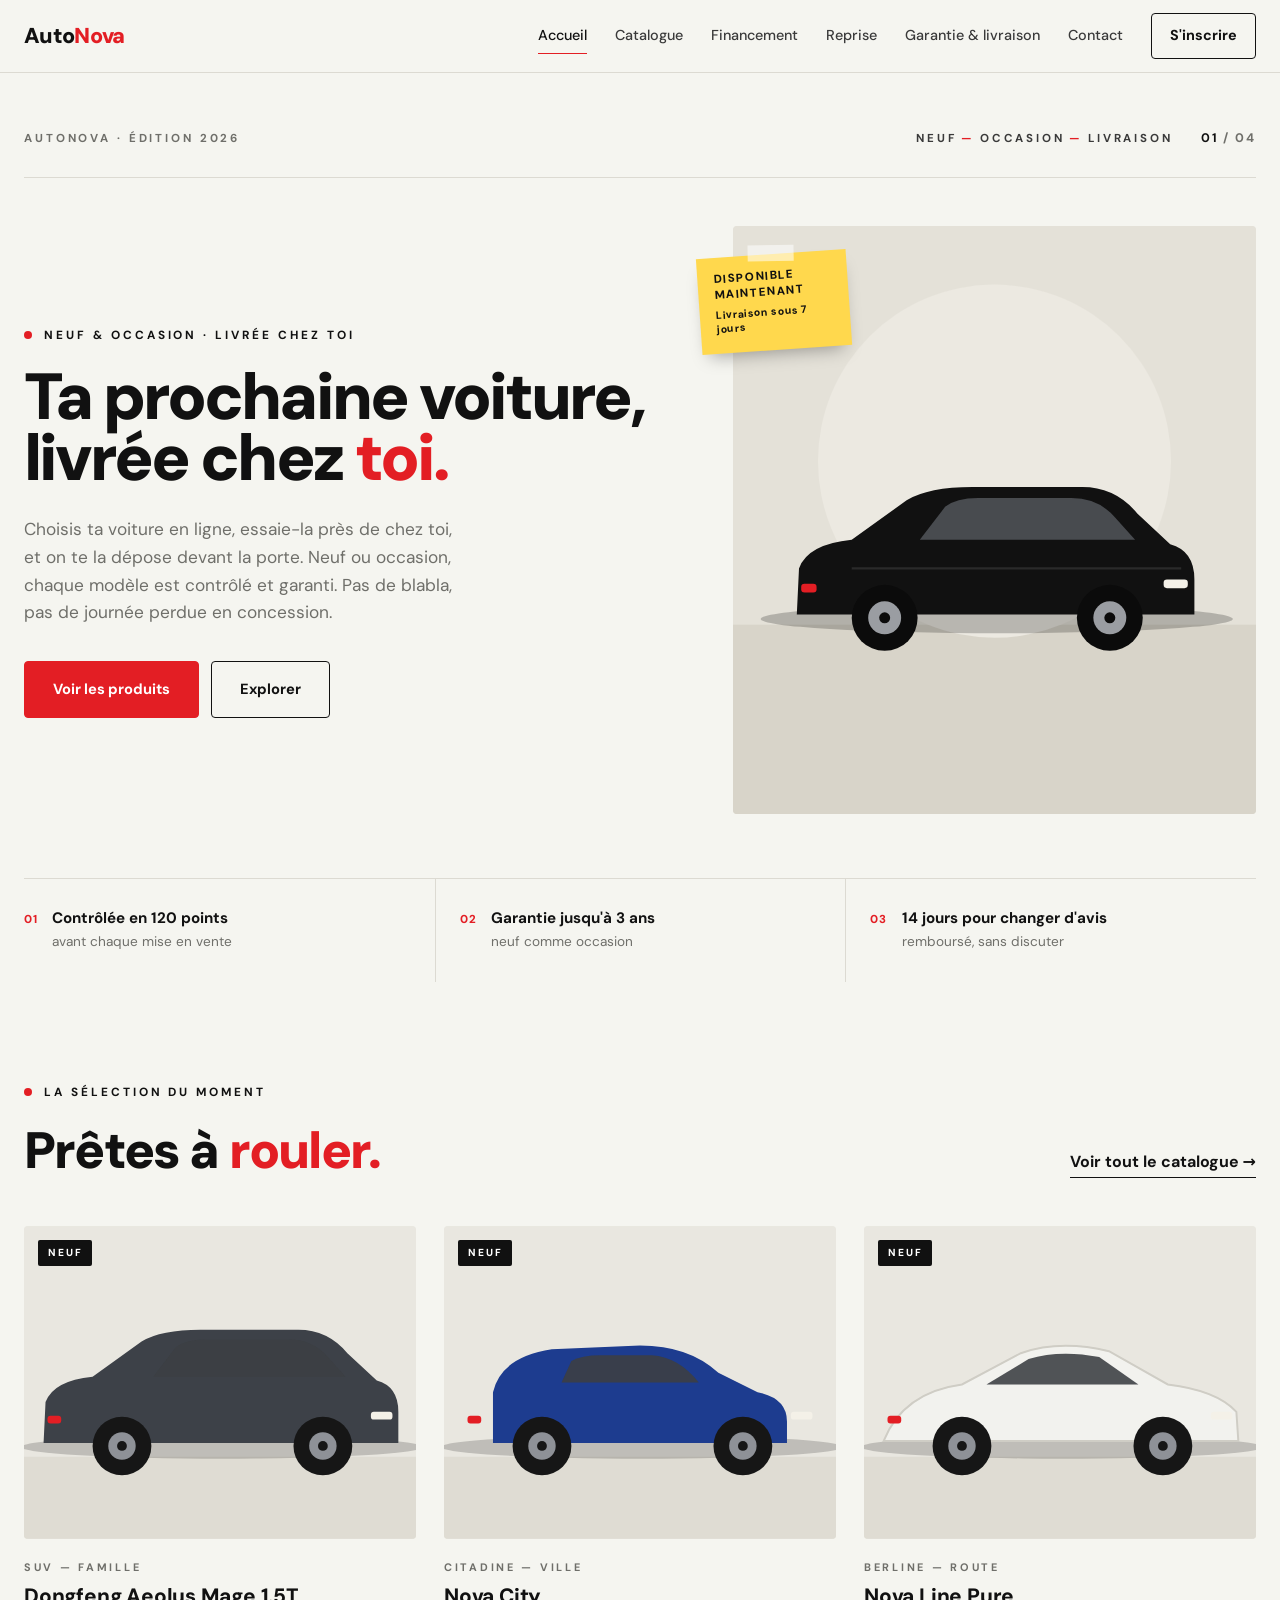
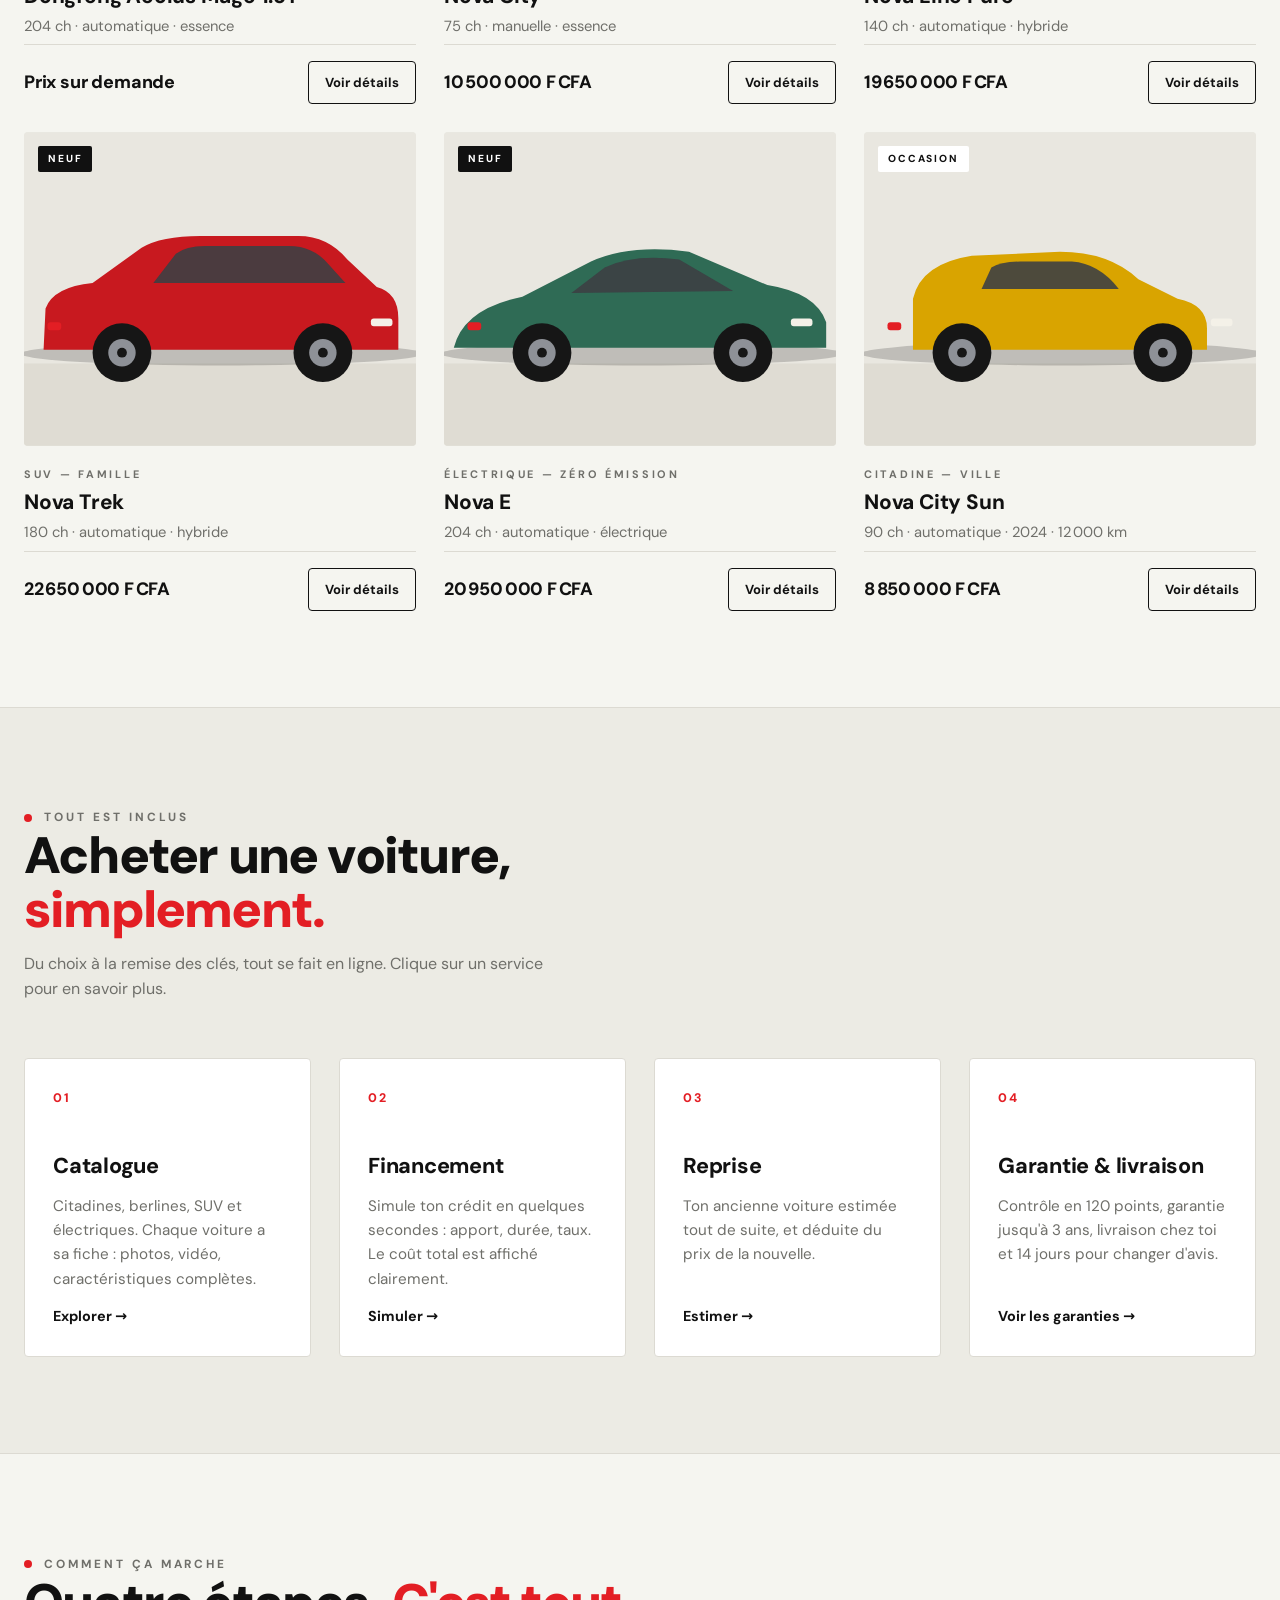
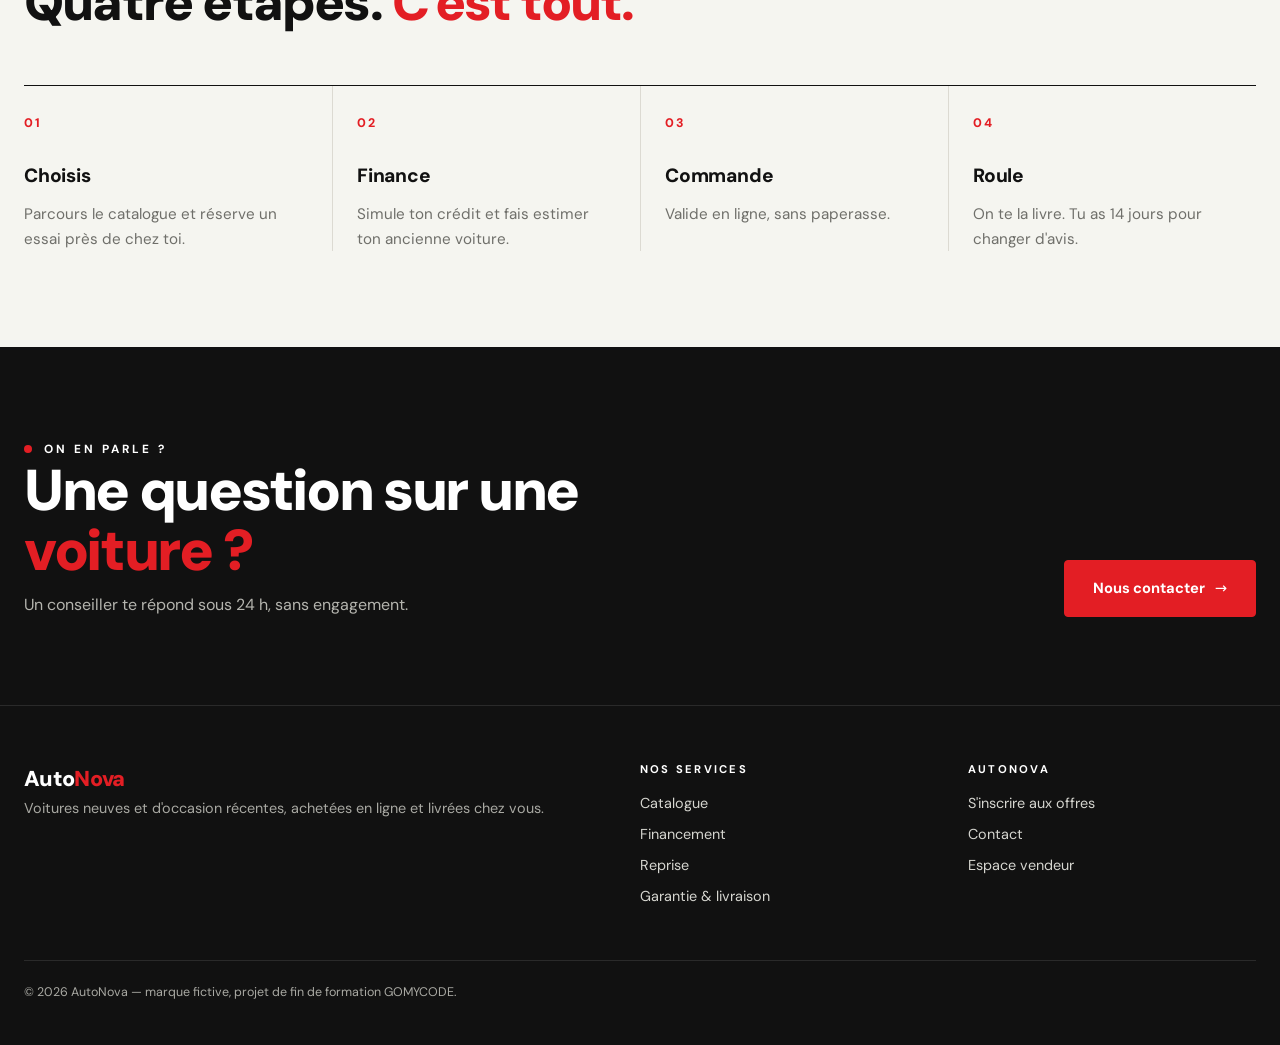
==== commit 76a7732b: "Nouveau design : beige, noir et rouge, DM Sans, accueil refait et 3 variantes du hero Co-Authored-By" ====
--- a/index.html
+++ b/index.html
@@ -3,8 +3,8 @@
 <head>
   <meta charset="UTF-8">
   <meta name="viewport" content="width=device-width, initial-scale=1.0">
-  <meta name="description" content="AutoNova : voitures neuves et d'occasion récentes, financement, reprise et livraison à domicile.">
-  <title>AutoNova — Achetez votre voiture en ligne, livrée chez vous</title>
+  <meta name="description" content="AutoNova : voitures neuves et d'occasion, financement, reprise et livraison à domicile. Prix en F CFA.">
+  <title>AutoNova — Ta prochaine voiture, livrée chez toi</title>
   <link rel="icon" href="images/favicon.svg" type="image/svg+xml">
   <link rel="stylesheet" href="css/style.css">
 </head>
@@ -27,67 +27,79 @@
   </header>
 
   <main id="contenu">
-    <!-- Héros avec photographie -->
-    <section class="hero" aria-labelledby="hero-title">
+    <section class="hero hero--split" aria-labelledby="hero-title-1">
       <div class="container">
-        <div class="hero-content">
-          <p class="eyebrow">Nouveau · Concession 100 % en ligne</p>
-          <h1 id="hero-title">Votre prochaine voiture, livrée devant chez vous.</h1>
-          <p>Choisissez parmi des voitures neuves et d'occasion récentes, simulez votre financement, faites reprendre votre ancien véhicule… sans passer une journée en concession.</p>
-          <div class="hero-actions">
-            <a class="btn" href="catalogue.html">Voir le catalogue</a>
-            <a class="btn btn-outline" href="inscription.html">Réserver un essai</a>
+        <div class="hero-meta">
+          <p class="meta-left">AutoNova · Édition 2026</p>
+          <div class="meta-right"><p class="words" style="margin:0">Neuf<span>—</span>Occasion<span>—</span>Livraison</p><p class="pager" style="margin:0"><strong>01</strong> / 04</p></div>
+        </div>
+        <div class="hero-grid">
+          <div>
+            <p class="eyebrow">Neuf &amp; occasion · livrée chez toi</p>
+            <h1 class="hero-title" id="hero-title-1"><span class="line">Ta prochaine voiture,</span><span class="line">livrée chez <span class="accent">toi.</span></span></h1>
+            <p class="hero-lead">Choisis ta voiture en ligne, essaie-la près de chez toi, et on te la dépose devant la porte. Neuf ou occasion, chaque modèle est contrôlé et garanti. Pas de blabla, pas de journée perdue en concession.</p>
+            <div class="hero-actions">
+            <a class="btn" href="catalogue.html">Voir les produits</a>
+            <a class="btn btn-outline" href="#services">Explorer</a>
           </div>
+          </div>
+          <figure class="hero-photo">
+            <img src="images/hero-voiture.svg" alt="SUV noir AutoNova, vue de profil" width="800" height="900">
+            <p class="postit">Disponible maintenant<small>Livraison sous 7 jours</small></p>
+          </figure>
         </div>
+        <ul class="guarantees" aria-label="Nos garanties">
+          <li><b>01</b><div><span>Contrôlée en 120 points</span><small>avant chaque mise en vente</small></div></li>
+          <li><b>02</b><div><span>Garantie jusqu'à 3 ans</span><small>neuf comme occasion</small></div></li>
+          <li><b>03</b><div><span>14 jours pour changer d'avis</span><small>remboursé, sans discuter</small></div></li>
+        </ul>
+      </div>
+    </section>
+    <!-- Produits : la sélection du moment (cartes générées par js/accueil.js) -->
+    <section class="section" aria-labelledby="products-title">
+      <div class="container">
+        <div class="section-head reveal">
+          <div>
+            <p class="eyebrow">La sélection du moment</p>
+            <h2 id="products-title">Prêtes à <span class="accent">rouler.</span></h2>
+          </div>
+          <a class="text-link" href="catalogue.html">Voir tout le catalogue →</a>
+        </div>
+        <div id="home-products" class="grid grid-3"></div>
       </div>
     </section>
 
-    <!-- Vue d'ensemble -->
-    <section class="section">
+    <!-- Services : chaque carte mène à sa page détaillée -->
+    <section class="section section-alt" id="services" aria-labelledby="features-title">
       <div class="container">
         <div class="section-title reveal">
-          <h2>Pourquoi choisir AutoNova ?</h2>
-          <p>Tout le parcours d'achat d'une voiture, simplifié et transparent.</p>
-        </div>
-        <div class="stats reveal">
-          <div class="stat"><strong>Neuf &amp; occasion</strong><span>une fiche détaillée par véhicule</span></div>
-          <div class="stat"><strong>14 jours</strong><span>pour changer d'avis</span></div>
-          <div class="stat"><strong>12 mois</strong><span>de garantie minimum</span></div>
-          <div class="stat"><strong>48 h</strong><span>pour une offre de reprise</span></div>
-        </div>
-      </div>
-    </section>
-
-    <!-- Fonctionnalités : chaque carte mène à sa page détaillée -->
-    <section class="section section-alt" aria-labelledby="features-title">
-      <div class="container">
-        <div class="section-title reveal">
-          <h2 id="features-title">Nos services en détail</h2>
-          <p>Cliquez sur un service pour en savoir plus.</p>
+          <p class="eyebrow">Tout est inclus</p>
+          <h2 id="features-title">Acheter une voiture, <span class="accent">simplement.</span></h2>
+          <p>Du choix à la remise des clés, tout se fait en ligne. Clique sur un service pour en savoir plus.</p>
         </div>
         <div class="grid reveal">
           <a class="feature-card" href="catalogue.html">
-            <span class="feature-icon" aria-hidden="true">🚗</span>
-            <h3>Catalogue en ligne</h3>
-            <p>Citadines, berlines, SUV et électriques, neufs ou d'occasion. Chaque véhicule a sa fiche : photos, vidéo et caractéristiques complètes.</p>
-            <span class="feature-link">Explorer le catalogue →</span>
+            <span class="feature-num">01</span>
+            <h3>Catalogue</h3>
+            <p>Citadines, berlines, SUV et électriques. Chaque voiture a sa fiche : photos, vidéo, caractéristiques complètes.</p>
+            <span class="feature-link">Explorer →</span>
           </a>
           <a class="feature-card" href="financement.html">
-            <span class="feature-icon" aria-hidden="true">💳</span>
-            <h3>Financement sur mesure</h3>
-            <p>Simulez votre crédit en quelques secondes : apport, durée et taux, avec le coût total affiché clairement.</p>
-            <span class="feature-link">Simuler mon financement →</span>
+            <span class="feature-num">02</span>
+            <h3>Financement</h3>
+            <p>Simule ton crédit en quelques secondes : apport, durée, taux. Le coût total est affiché clairement.</p>
+            <span class="feature-link">Simuler →</span>
           </a>
           <a class="feature-card" href="reprise.html">
-            <span class="feature-icon" aria-hidden="true">🔄</span>
-            <h3>Reprise de votre véhicule</h3>
-            <p>Obtenez une estimation immédiate de votre ancienne voiture, déduite directement du prix de la nouvelle.</p>
-            <span class="feature-link">Estimer ma reprise →</span>
+            <span class="feature-num">03</span>
+            <h3>Reprise</h3>
+            <p>Ton ancienne voiture estimée tout de suite, et déduite du prix de la nouvelle.</p>
+            <span class="feature-link">Estimer →</span>
           </a>
           <a class="feature-card" href="garantie-livraison.html">
-            <span class="feature-icon" aria-hidden="true">🛡️</span>
-            <h3>Garantie et livraison</h3>
-            <p>Chaque véhicule est contrôlé en 120 points, garanti au moins 12 mois et livré à domicile.</p>
+            <span class="feature-num">04</span>
+            <h3>Garantie &amp; livraison</h3>
+            <p>Contrôle en 120 points, garantie jusqu'à 3 ans, livraison chez toi et 14 jours pour changer d'avis.</p>
             <span class="feature-link">Voir les garanties →</span>
           </a>
         </div>
@@ -98,14 +110,14 @@
     <section class="section" aria-labelledby="steps-title">
       <div class="container">
         <div class="section-title reveal">
-          <h2 id="steps-title">Comment ça marche ?</h2>
-          <p>Quatre étapes, de la recherche à la remise des clés.</p>
+          <p class="eyebrow">Comment ça marche</p>
+          <h2 id="steps-title">Quatre étapes. <span class="accent">C'est tout.</span></h2>
         </div>
         <ol class="steps reveal">
-          <li><h3>Choisissez</h3><p>Parcourez le catalogue et réservez un essai près de chez vous.</p></li>
-          <li><h3>Financez</h3><p>Simulez votre crédit et faites estimer votre ancien véhicule.</p></li>
-          <li><h3>Commandez</h3><p>Validez votre commande en ligne, sans paperasse.</p></li>
-          <li><h3>Roulez</h3><p>Recevez votre voiture chez vous. Vous avez 14 jours pour changer d'avis.</p></li>
+          <li><h3>Choisis</h3><p>Parcours le catalogue et réserve un essai près de chez toi.</p></li>
+          <li><h3>Finance</h3><p>Simule ton crédit et fais estimer ton ancienne voiture.</p></li>
+          <li><h3>Commande</h3><p>Valide en ligne, sans paperasse.</p></li>
+          <li><h3>Roule</h3><p>On te la livre. Tu as 14 jours pour changer d'avis.</p></li>
         </ol>
       </div>
     </section>
@@ -115,10 +127,11 @@
   <section class="cta-band" aria-labelledby="cta-title">
     <div class="container">
       <div>
-        <h2 id="cta-title">Une question sur un véhicule ?</h2>
-        <p>Nos conseillers vous répondent sous 24 h, sans engagement.</p>
+        <p class="eyebrow" style="color:#fff">On en parle ?</p>
+        <h2 id="cta-title">Une question sur une <span class="accent">voiture ?</span></h2>
+        <p>Un conseiller te répond sous 24 h, sans engagement.</p>
       </div>
-      <a class="btn" href="contact.html">Contactez-nous</a>
+      <a class="btn btn-arrow" href="contact.html">Nous contacter</a>
     </div>
   </section>
 
@@ -152,5 +165,7 @@
   </footer>
 
   <script src="js/main.js"></script>
+  <script src="js/vehicules.js"></script>
+  <script src="js/accueil.js"></script>
 </body>
 </html>
--- a/css/style.css
+++ b/css/style.css
@@ -1,373 +1,506 @@
 /* =========================================================
-   AutoNova — feuille de style commune à toutes les pages
+   AutoNova — feuille de style
+   Direction : minimaliste et premium. Fond beige, texte noir,
+   UNE seule couleur d'accent (rouge). Typographie DM Sans,
+   titres très gras, surtitres en majuscules espacées.
    ========================================================= */
+
+/* ---------- Police DM Sans (fichiers locaux, licence OFL) ---------- */
+@font-face { font-family: "DM Sans"; src: url("../fonts/dm-sans-latin-400-normal.woff2") format("woff2"); font-weight: 400; font-display: swap; }
+@font-face { font-family: "DM Sans"; src: url("../fonts/dm-sans-latin-500-normal.woff2") format("woff2"); font-weight: 500; font-display: swap; }
+@font-face { font-family: "DM Sans"; src: url("../fonts/dm-sans-latin-700-normal.woff2") format("woff2"); font-weight: 700; font-display: swap; }
+@font-face { font-family: "DM Sans"; src: url("../fonts/dm-sans-latin-800-normal.woff2") format("woff2"); font-weight: 800; font-display: swap; }
+@font-face { font-family: "DM Sans"; src: url("../fonts/dm-sans-latin-900-normal.woff2") format("woff2"); font-weight: 900; font-display: swap; }
+
 :root {
-  --navy: #0d1b2a;
-  --navy-2: #1b3a5c;
-  --orange: #e4572e;
-  --orange-dark: #c4421d;
-  --sand: #f6f3ee;
-  --text: #1c2430;
-  --muted: #5d6b7a;
-  --border: #e3e6ea;
-  --white: #ffffff;
-  --success: #1f9d7a;
-  --error: #c62828;
-  --radius: 14px;
-  --shadow: 0 10px 30px rgba(13, 27, 42, 0.08);
-  --max: 1160px;
+  --bg: #F5F5F0;
+  --bg-2: #ECEBE4;
+  --ink: #111111;
+  --ink-2: #3a3a3a;
+  --muted: #6f6f6a;
+  --line: #DCDAD2;
+  --red: #E31E24;
+  --red-dark: #B9161B;
+  --white: #FFFFFF;
+  --postit: #FFD84D;
+  --success: #1F7A4D;
+  --error: #C4161C;
+  --radius: 4px;
+  --max: 1240px;
+  --track: 0.25em;
 }
 
 *, *::before, *::after { box-sizing: border-box; }
 html { scroll-behavior: smooth; }
 body {
   margin: 0;
-  font-family: system-ui, -apple-system, "Segoe UI", Roboto, sans-serif;
-  color: var(--text);
-  background: var(--white);
+  font-family: "DM Sans", system-ui, -apple-system, "Segoe UI", sans-serif;
+  font-size: 16px;
   line-height: 1.6;
+  color: var(--ink);
+  background: var(--bg);
+  -webkit-font-smoothing: antialiased;
 }
 img { max-width: 100%; display: block; }
-a { color: var(--orange); }
-h1, h2, h3 { line-height: 1.2; margin: 0 0 12px; }
-.container { width: min(100% - 32px, var(--max)); margin-inline: auto; }
+a { color: var(--ink); }
+h1, h2, h3 { margin: 0 0 14px; line-height: 1.05; letter-spacing: -0.02em; font-weight: 800; }
+h3 { line-height: 1.25; letter-spacing: -0.01em; }
+p { margin: 0 0 14px; }
+.container { width: min(100% - 48px, var(--max)); margin-inline: auto; }
 .visually-hidden { position: absolute; width: 1px; height: 1px; overflow: hidden; clip: rect(0 0 0 0); white-space: nowrap; }
-.skip-link { position: absolute; left: -999px; top: 8px; background: var(--white); padding: 8px 12px; z-index: 100; }
+.skip-link { position: absolute; left: -999px; top: 8px; background: var(--ink); color: var(--white); padding: 8px 12px; z-index: 100; }
 .skip-link:focus { left: 8px; }
-
-/* ===== En-tête ===== */
+[hidden] { display: none !important; }
+:focus-visible { outline: 2px solid var(--red); outline-offset: 3px; }
+
+/* ---------- Surtitre : MAJUSCULES espacées + point rouge ---------- */
+.eyebrow {
+  display: inline-flex; align-items: center; gap: 12px;
+  margin: 0 0 22px;
+  font-size: .74rem; font-weight: 700; letter-spacing: var(--track); text-transform: uppercase;
+  color: var(--ink);
+}
+.eyebrow::before { content: ""; width: 8px; height: 8px; border-radius: 50%; background: var(--red); flex-shrink: 0; }
+.accent { color: var(--red); }
+
+/* ---------- En-tête ---------- */
 .site-header {
   position: sticky; top: 0; z-index: 50;
-  background: rgba(13, 27, 42, 0.96);
-  backdrop-filter: blur(6px);
-}
-.navbar { display: flex; align-items: center; justify-content: space-between; min-height: 68px; }
-.logo { color: var(--white); font-weight: 800; font-size: 1.4rem; text-decoration: none; letter-spacing: -0.02em; }
-.logo span { color: var(--orange); }
-.nav-links { display: flex; gap: 4px; list-style: none; margin: 0; padding: 0; align-items: center; }
+  background: rgba(245, 245, 240, .92);
+  backdrop-filter: blur(8px);
+  border-bottom: 1px solid var(--line);
+}
+.navbar { display: flex; align-items: center; justify-content: space-between; min-height: 72px; }
+.logo { color: var(--ink); font-weight: 900; font-size: 1.35rem; text-decoration: none; letter-spacing: -0.03em; }
+.logo span { color: var(--red); }
+.nav-links { display: flex; gap: 28px; list-style: none; margin: 0; padding: 0; align-items: center; }
 .nav-links a {
-  display: block; padding: 8px 12px; border-radius: 8px;
-  color: #d9e2ec; text-decoration: none; font-weight: 500; font-size: 0.95rem;
-}
-.nav-links a:hover, .nav-links a[aria-current="page"] { color: var(--white); background: rgba(255,255,255,0.08); }
-.nav-links .nav-cta { background: var(--orange); color: var(--white); margin-left: 6px; }
-.nav-links .nav-cta:hover, .nav-links .nav-cta[aria-current="page"] { background: var(--orange-dark); }
+  display: block; padding: 6px 0; color: var(--ink-2); text-decoration: none;
+  font-size: .9rem; font-weight: 500; border-bottom: 1.5px solid transparent;
+}
+.nav-links a:hover { color: var(--ink); border-bottom-color: var(--ink); }
+.nav-links a[aria-current="page"] { color: var(--ink); border-bottom-color: var(--red); }
+.nav-links .nav-cta { padding: 10px 18px; border: 1.5px solid var(--ink); border-radius: var(--radius); color: var(--ink); font-weight: 700; }
+.nav-links .nav-cta:hover, .nav-links .nav-cta[aria-current="page"] { background: var(--ink); color: var(--white); border-bottom-color: var(--ink); }
 .menu-toggle {
-  display: none; background: none; border: 1px solid rgba(255,255,255,0.3);
-  color: var(--white); border-radius: 8px; padding: 8px 12px; font-size: 1rem; cursor: pointer;
-}
-
-/* ===== Boutons ===== */
+  display: none; background: none; border: 1.5px solid var(--ink); color: var(--ink);
+  border-radius: var(--radius); padding: 8px 14px; font: inherit; font-size: .8rem; font-weight: 700;
+  letter-spacing: .1em; text-transform: uppercase; cursor: pointer;
+}
+
+/* ---------- Boutons ---------- */
 .btn {
-  display: inline-block; padding: 13px 24px; border-radius: 10px; border: none;
-  background: var(--orange); color: var(--white); font: inherit; font-weight: 600;
-  text-decoration: none; cursor: pointer; transition: background .2s, transform .15s;
-}
-.btn:hover { background: var(--orange-dark); transform: translateY(-1px); }
-.btn-outline { background: transparent; border: 2px solid currentColor; color: var(--white); }
-.btn-outline:hover { background: rgba(255,255,255,0.1); }
-.btn-dark { background: var(--navy); }
-.btn-dark:hover { background: var(--navy-2); }
-
-/* ===== Héros ===== */
-.hero {
-  position: relative; color: var(--white); min-height: 560px;
-  display: flex; align-items: center;
-  background: var(--navy) url("../images/hero.svg") center / cover no-repeat;
-}
-.hero::before { content: ""; position: absolute; inset: 0; background: linear-gradient(90deg, rgba(13,27,42,.85) 0%, rgba(13,27,42,.35) 60%, transparent); }
-.hero .container { position: relative; padding: 80px 0; }
-.hero-content { max-width: 560px; }
-.eyebrow { text-transform: uppercase; letter-spacing: .1em; font-size: .8rem; font-weight: 700; color: var(--orange); margin: 0 0 10px; }
-.hero h1 { font-size: clamp(2.2rem, 5vw, 3.4rem); }
-.hero p { font-size: 1.15rem; color: #dde5ee; }
-.hero-actions { display: flex; gap: 12px; flex-wrap: wrap; margin-top: 24px; }
-
-.page-hero { background: linear-gradient(135deg, var(--navy), var(--navy-2)); color: var(--white); padding: 64px 0 56px; }
-.page-hero h1 { font-size: clamp(1.9rem, 4vw, 2.8rem); }
-.page-hero p { color: #d3dde8; max-width: 640px; font-size: 1.1rem; margin: 0; }
-.breadcrumb { font-size: .9rem; margin-bottom: 14px; }
-.breadcrumb a { color: #b9c7d6; }
-
-/* ===== Sections ===== */
-.section { padding: 72px 0; }
-.section-alt { background: var(--sand); }
-.section-title { text-align: center; max-width: 680px; margin: 0 auto 40px; }
-.section-title h2 { font-size: clamp(1.7rem, 3vw, 2.3rem); }
-.section-title p { color: var(--muted); margin: 0; }
-
-.stats { display: grid; grid-template-columns: repeat(auto-fit, minmax(180px, 1fr)); gap: 20px; }
-.stat { text-align: center; padding: 22px; border-radius: var(--radius); background: var(--white); box-shadow: var(--shadow); }
-.stat strong { display: block; font-size: 2rem; color: var(--orange); }
-.stat span { color: var(--muted); }
-
-.grid { display: grid; gap: 24px; grid-template-columns: repeat(auto-fit, minmax(250px, 1fr)); }
-
+  display: inline-flex; align-items: center; justify-content: center; gap: 10px;
+  padding: 16px 28px; border-radius: var(--radius); border: 1.5px solid var(--red);
+  background: var(--red); color: var(--white); font: inherit; font-size: .92rem; font-weight: 700;
+  text-decoration: none; cursor: pointer; transition: background .2s, color .2s, border-color .2s;
+}
+.btn:hover { background: var(--red-dark); border-color: var(--red-dark); }
+.btn-outline, .btn-ghost { background: transparent; color: var(--ink); border-color: var(--ink); }
+.btn-outline:hover, .btn-ghost:hover { background: var(--ink); color: var(--white); border-color: var(--ink); }
+.btn-dark { background: var(--ink); border-color: var(--ink); color: var(--white); }
+.btn-dark:hover { background: #2b2b2b; border-color: #2b2b2b; }
+.btn-arrow::after { content: "→"; font-weight: 400; }
+
+/* =========================================================
+   HERO — page d'accueil (3 variantes)
+   ========================================================= */
+.hero { position: relative; padding: 56px 0 0; }
+.hero-meta {
+  display: flex; justify-content: space-between; align-items: center; gap: 20px;
+  padding-bottom: 28px; margin-bottom: 48px; border-bottom: 1px solid var(--line);
+}
+.hero-meta .words { font-size: .72rem; font-weight: 700; letter-spacing: var(--track); text-transform: uppercase; color: var(--ink-2); }
+.hero-meta .words span { color: var(--red); margin: 0 .4em; }
+.hero-meta .meta-left { font-size: .72rem; font-weight: 700; letter-spacing: var(--track); text-transform: uppercase; color: var(--muted); margin: 0; }
+.hero-meta .meta-right { display: flex; gap: 28px; align-items: center; margin: 0; }
+.pager { font-size: .78rem; font-weight: 700; letter-spacing: .15em; color: var(--muted); font-variant-numeric: tabular-nums; }
+.pager strong { color: var(--ink); }
+
+.hero-title {
+  font-size: clamp(2.9rem, 7.2vw, 6.4rem);
+  font-weight: 900; line-height: .93; letter-spacing: -0.045em; margin: 0 0 28px;
+}
+.hero-title .line { display: block; }
+@media (min-width: 1021px) { .hero-title .line { white-space: nowrap; } }
+.hero-lead { max-width: 440px; font-size: 1.08rem; color: var(--muted); margin-bottom: 34px; }
+.hero-actions { display: flex; gap: 12px; flex-wrap: wrap; }
+
+.hero-photo { position: relative; margin: 0; }
+.hero-photo img { width: 100%; height: 100%; object-fit: cover; border-radius: var(--radius); background: var(--bg-2); }
+.postit {
+  position: absolute; z-index: 2;
+  padding: 14px 16px 16px; width: 150px;
+  background: var(--postit); color: var(--ink);
+  font-size: .72rem; font-weight: 800; letter-spacing: .14em; text-transform: uppercase; line-height: 1.35;
+  transform: rotate(-4deg);
+  box-shadow: 0 10px 18px -8px rgba(0, 0, 0, .35);
+}
+.postit::before {
+  content: ""; position: absolute; top: -9px; left: 50%; width: 46px; height: 16px; transform: translateX(-50%) rotate(3deg);
+  background: rgba(255, 255, 255, .55);
+}
+.postit small { display: block; margin-top: 6px; font-size: .66rem; font-weight: 600; letter-spacing: .06em; text-transform: none; }
+
+.guarantees {
+  display: grid; grid-template-columns: repeat(3, 1fr);
+  margin: 64px 0 0; padding: 0; border-top: 1px solid var(--line);
+}
+.guarantees li { list-style: none; padding: 26px 24px 30px 0; display: flex; gap: 14px; align-items: baseline; }
+.guarantees li + li { padding-left: 24px; border-left: 1px solid var(--line); }
+.guarantees b { font-size: .72rem; color: var(--red); letter-spacing: .1em; font-weight: 800; }
+.guarantees span { font-weight: 700; font-size: .95rem; }
+.guarantees small { display: block; color: var(--muted); font-weight: 400; font-size: .85rem; }
+
+/* Variante 1 : texte à gauche, photo à droite */
+.hero--split .hero-grid { display: grid; grid-template-columns: 1.25fr 1fr; gap: 56px; align-items: center; }
+.hero--split .hero-title { font-size: clamp(2.8rem, 5.1vw, 5.4rem); }
+.hero--split .hero-photo { aspect-ratio: 8 / 9; }
+.hero--split .postit { top: 28px; left: -34px; }
+
+/* Variante 2 : titre géant pleine largeur, photo panoramique dessous */
+.hero--stage .hero-head { display: grid; grid-template-columns: 1fr auto; gap: 40px; align-items: end; margin-bottom: 40px; }
+.hero--stage .hero-title { font-size: clamp(3rem, 8.6vw, 8.2rem); margin: 0; }
+.hero--stage .hero-side { max-width: 340px; padding-bottom: 10px; }
+.hero--stage .hero-photo { aspect-ratio: 21 / 9; }
+.hero--stage .postit { right: 28px; top: 28px; transform: rotate(5deg); }
+
+/* Variante 3 : éditoriale, grand numéro, photo encadrée, bandeau noir */
+.hero--editorial .hero-grid { display: grid; grid-template-columns: 90px 1.2fr 0.85fr; gap: 44px; align-items: start; }
+.hero--editorial .hero-title { font-size: clamp(2.8rem, 4.8vw, 5.2rem); }
+.hero--editorial .big-index {
+  font-size: 5.5rem; font-weight: 900; line-height: .8; letter-spacing: -0.06em;
+  color: transparent; -webkit-text-stroke: 1.5px var(--ink);
+}
+.hero--editorial .hero-photo { aspect-ratio: 4 / 5; padding: 14px; border: 1px solid var(--ink); }
+.hero--editorial .postit { bottom: 40px; right: -26px; transform: rotate(3deg); }
+.hero--editorial .rule { display: block; width: 64px; height: 3px; background: var(--red); margin: 0 0 28px; }
+.hero--editorial .guarantees { background: var(--ink); color: var(--white); border-top: 0; margin-top: 72px; }
+.hero--editorial .guarantees li { padding-left: 28px; }
+.hero--editorial .guarantees li + li { border-left-color: rgba(255,255,255,.15); }
+.hero--editorial .guarantees small { color: #a9a9a3; }
+
+/* ---------- Héros des pages intérieures ---------- */
+.page-hero { padding: 72px 0 56px; border-bottom: 1px solid var(--line); }
+.page-hero h1 { font-size: clamp(2.4rem, 5.4vw, 4.6rem); font-weight: 900; letter-spacing: -0.04em; line-height: .95; max-width: 16ch; }
+.page-hero p { color: var(--muted); max-width: 560px; font-size: 1.05rem; margin: 0; }
+.breadcrumb { font-size: .72rem; font-weight: 700; letter-spacing: var(--track); text-transform: uppercase; color: var(--muted); margin-bottom: 26px; }
+.breadcrumb a { color: var(--muted); text-decoration: none; }
+.breadcrumb a:hover { color: var(--ink); }
+
+/* ---------- Sections ---------- */
+.section { padding: 96px 0; }
+.section + .section { border-top: 1px solid var(--line); }
+.section-alt { background: var(--bg-2); }
+.section-title { max-width: 760px; margin: 0 0 56px; }
+.section-title h2, .section-heading { font-size: clamp(2rem, 4vw, 3.2rem); font-weight: 900; letter-spacing: -0.035em; }
+.section-heading { margin-bottom: 44px; }
+.section-title p { color: var(--muted); margin: 0; max-width: 520px; }
+.section-head { display: flex; justify-content: space-between; align-items: end; gap: 24px; margin-bottom: 48px; flex-wrap: wrap; }
+.section-head h2 { margin: 0; font-size: clamp(2rem, 4vw, 3.2rem); font-weight: 900; letter-spacing: -0.035em; }
+.text-link { font-weight: 700; text-decoration: none; border-bottom: 1.5px solid var(--ink); padding-bottom: 2px; }
+.text-link:hover { color: var(--red); border-color: var(--red); }
+
+.stats { display: grid; grid-template-columns: repeat(4, 1fr); border-top: 1px solid var(--ink); }
+.stat { padding: 26px 20px 0 0; }
+.stat + .stat { padding-left: 20px; border-left: 1px solid var(--line); }
+.stat strong { display: block; font-size: clamp(1.8rem, 3vw, 2.6rem); font-weight: 900; letter-spacing: -0.04em; line-height: 1.05; }
+.stat span { color: var(--muted); font-size: .92rem; }
+
+.grid { display: grid; gap: 28px; grid-template-columns: repeat(auto-fill, minmax(270px, 1fr)); }
+
+/* Cartes « service » : numérotées, sans icônes */
 .feature-card {
-  display: flex; flex-direction: column; padding: 26px; border-radius: var(--radius);
-  background: var(--white); border: 1px solid var(--border); text-decoration: none; color: inherit;
-  transition: transform .2s, box-shadow .2s;
-}
-.feature-card:hover { transform: translateY(-4px); box-shadow: var(--shadow); }
-.feature-icon { width: 52px; height: 52px; display: grid; place-items: center; border-radius: 12px; background: #fdebe5; font-size: 1.6rem; margin-bottom: 16px; }
-.feature-card p { color: var(--muted); flex: 1; }
-.feature-link { color: var(--orange); font-weight: 600; }
-
-.steps { counter-reset: step; list-style: none; padding: 0; display: grid; gap: 20px; grid-template-columns: repeat(auto-fit, minmax(220px, 1fr)); }
-.steps li { position: relative; padding: 24px 22px 22px; background: var(--white); border-radius: var(--radius); box-shadow: var(--shadow); }
-.steps li::before {
-  counter-increment: step; content: counter(step);
-  display: grid; place-items: center; width: 36px; height: 36px; border-radius: 50%;
-  background: var(--navy); color: var(--white); font-weight: 700; margin-bottom: 12px;
-}
-.steps p { color: var(--muted); margin: 0; }
-
-.testimonials { display: grid; gap: 20px; grid-template-columns: repeat(auto-fit, minmax(260px, 1fr)); }
-.testimonial { margin: 0; padding: 24px; border-radius: var(--radius); background: var(--white); border-left: 4px solid var(--orange); }
-.testimonial footer { margin-top: 10px; color: var(--muted); font-size: .9rem; }
-.note-fictive { text-align: center; color: var(--muted); font-size: .85rem; margin-top: 16px; }
-
-/* ===== Deux colonnes ===== */
-.split { display: grid; gap: 40px; grid-template-columns: 1fr 1fr; align-items: center; }
-.split img { border-radius: var(--radius); box-shadow: var(--shadow); }
-.check-list { list-style: none; padding: 0; }
-.check-list li { padding: 6px 0 6px 30px; position: relative; }
-.check-list li::before { content: "✓"; position: absolute; left: 0; top: 6px; width: 20px; height: 20px; border-radius: 50%; background: #e3f5ef; color: var(--success); display: grid; place-items: center; font-size: .75rem; font-weight: 800; }
-
-/* ===== Catalogue ===== */
-.filters { display: flex; flex-wrap: wrap; gap: 16px; align-items: flex-end; padding: 20px; background: var(--sand); border-radius: var(--radius); margin-bottom: 28px; }
-.field { display: flex; flex-direction: column; gap: 6px; flex: 1; min-width: 180px; }
-.field label { font-weight: 600; font-size: .9rem; }
+  display: flex; flex-direction: column; padding: 30px 28px 28px; min-height: 280px;
+  background: var(--white); border: 1px solid var(--line); border-radius: var(--radius);
+  text-decoration: none; color: inherit; transition: border-color .2s;
+}
+.feature-card:hover { border-color: var(--ink); }
+.feature-num { font-size: .78rem; font-weight: 800; letter-spacing: .15em; color: var(--red); margin-bottom: 44px; }
+.feature-card h3 { font-size: 1.35rem; font-weight: 800; }
+.feature-card p { color: var(--muted); flex: 1; font-size: .95rem; }
+.feature-link { font-weight: 700; font-size: .9rem; }
+.feature-card:hover .feature-link { color: var(--red); }
+
+.steps { counter-reset: step; list-style: none; padding: 0; margin: 0; display: grid; grid-template-columns: repeat(4, 1fr); border-top: 1px solid var(--ink); }
+.steps li { padding: 28px 24px 0 0; }
+.steps li + li { padding-left: 24px; border-left: 1px solid var(--line); }
+.steps li::before { counter-increment: step; content: "0" counter(step); display: block; font-size: .78rem; font-weight: 800; letter-spacing: .15em; color: var(--red); margin-bottom: 30px; }
+.steps h3 { font-size: 1.2rem; }
+.steps p { color: var(--muted); margin: 0; font-size: .95rem; }
+
+.split { display: grid; gap: 64px; grid-template-columns: 1fr 1fr; align-items: center; }
+.split img { border-radius: var(--radius); }
+.split h2 { font-size: clamp(1.8rem, 3vw, 2.6rem); font-weight: 900; letter-spacing: -0.03em; }
+.check-list { list-style: none; padding: 0; margin: 0 0 18px; border-top: 1px solid var(--line); }
+.check-list li { padding: 14px 0 14px 32px; position: relative; border-bottom: 1px solid var(--line); }
+.check-list li::before { content: ""; position: absolute; left: 4px; top: 24px; width: 12px; height: 2px; background: var(--red); }
+
+/* =========================================================
+   Cartes produits (accueil + catalogue)
+   ========================================================= */
+.car-card { display: flex; flex-direction: column; }
+.car-card .car-photo { display: block; position: relative; aspect-ratio: 5 / 4; overflow: hidden; border-radius: var(--radius); background: var(--bg-2); }
+.car-card img { width: 100%; height: 100%; object-fit: cover; transition: transform .5s ease; }
+.car-card:hover img { transform: scale(1.03); }
+.car-flag {
+  position: absolute; top: 14px; left: 14px; padding: 5px 10px; border-radius: 2px;
+  font-size: .64rem; font-weight: 800; letter-spacing: .18em; text-transform: uppercase;
+  background: var(--white); color: var(--ink);
+}
+.car-flag.is-new { background: var(--ink); color: var(--white); }
+.car-body { padding: 20px 0 0; display: flex; flex-direction: column; gap: 6px; flex: 1; }
+.car-cat { font-size: .68rem; font-weight: 700; letter-spacing: var(--track); text-transform: uppercase; color: var(--muted); margin: 0; }
+.car-body h3 { margin: 0; font-size: 1.3rem; font-weight: 800; }
+.car-desc { color: var(--muted); font-size: .92rem; margin: 0; }
+.car-foot { display: flex; justify-content: space-between; align-items: center; gap: 12px; margin-top: auto; padding-top: 16px; border-top: 1px solid var(--line); }
+.car-price { font-size: 1.12rem; font-weight: 800; margin: 0; letter-spacing: -0.01em; }
+.car-month { font-size: .8rem; color: var(--muted); margin: 0; }
+.car-card .btn { padding: 10px 16px; font-size: .82rem; white-space: nowrap; }
+.card-link { color: inherit; text-decoration: none; }
+.card-link:hover { color: var(--red); }
+.empty { text-align: center; padding: 48px; color: var(--muted); }
+
+/* ---------- Champs et filtres ---------- */
+.filters { display: flex; flex-wrap: wrap; gap: 18px; align-items: flex-end; padding: 0 0 28px; margin-bottom: 36px; border-bottom: 1px solid var(--line); }
+.field { display: flex; flex-direction: column; gap: 8px; flex: 1; min-width: 180px; }
+.field label { font-size: .7rem; font-weight: 700; letter-spacing: .18em; text-transform: uppercase; color: var(--ink-2); }
 .field input, .field select, .field textarea {
-  padding: 11px 12px; border: 1px solid #cfd5dc; border-radius: 8px; font: inherit; background: var(--white); color: var(--text);
-}
-.field input:focus, .field select:focus, .field textarea:focus { outline: 2px solid var(--orange); border-color: transparent; }
-.result-count { color: var(--muted); margin: 0 0 16px; }
-
-.car-card { border-radius: var(--radius); overflow: hidden; background: var(--white); border: 1px solid var(--border); display: flex; flex-direction: column; }
-.car-card img { aspect-ratio: 50 / 26; object-fit: cover; width: 100%; }
-.car-body { padding: 18px; display: flex; flex-direction: column; gap: 6px; flex: 1; }
-.car-body h3 { margin: 0; font-size: 1.15rem; }
-.car-meta { display: flex; gap: 8px; flex-wrap: wrap; }
-.tag { font-size: .78rem; padding: 3px 10px; border-radius: 999px; background: #eef2f6; color: var(--muted); }
-.tag-new { background: #e3f5ef; color: var(--success); }
-.car-price { font-size: 1.35rem; font-weight: 800; color: var(--navy); margin-top: auto; }
-.car-month { font-size: .85rem; color: var(--muted); }
-.empty { text-align: center; padding: 40px; color: var(--muted); }
-
-/* ===== Simulateurs ===== */
-.calculator { display: grid; gap: 30px; grid-template-columns: 1.2fr 1fr; align-items: start; }
-.panel { padding: 28px; border-radius: var(--radius); background: var(--white); box-shadow: var(--shadow); }
-.panel .field { margin-bottom: 18px; }
-.range-row { display: flex; justify-content: space-between; font-size: .9rem; color: var(--muted); }
-input[type="range"] { accent-color: var(--orange); padding: 0; }
-.result-panel { background: var(--navy); color: var(--white); }
-.result-big { font-size: 2.6rem; font-weight: 800; color: var(--orange); margin: 6px 0; }
-.result-list { list-style: none; padding: 0; margin: 18px 0 0; }
-.result-list li { display: flex; justify-content: space-between; padding: 8px 0; border-bottom: 1px solid rgba(255,255,255,.12); color: #d3dde8; }
+  padding: 13px 14px; border: 1px solid var(--line); border-radius: var(--radius);
+  font: inherit; font-size: .95rem; background: var(--white); color: var(--ink);
+}
+.field input:focus, .field select:focus, .field textarea:focus { outline: none; border-color: var(--ink); box-shadow: 0 0 0 1px var(--ink); }
+.result-count { font-size: .72rem; font-weight: 700; letter-spacing: var(--track); text-transform: uppercase; color: var(--muted); margin: 0 0 24px; }
+input[type="range"] { accent-color: var(--red); padding: 0 !important; border: 0 !important; background: transparent !important; box-shadow: none !important; }
+
+/* ---------- Simulateurs ---------- */
+.calculator { display: grid; gap: 32px; grid-template-columns: 1.2fr 1fr; align-items: start; }
+.panel { padding: 34px; border-radius: var(--radius); background: var(--white); border: 1px solid var(--line); }
+.panel .field { margin-bottom: 20px; }
+.panel h2 { font-size: 1.5rem; font-weight: 800; }
+.range-row { display: flex; justify-content: space-between; font-size: .8rem; color: var(--muted); }
+.result-panel { background: var(--ink); color: var(--white); border-color: var(--ink); }
+.result-panel h2 { font-size: .74rem; font-weight: 700; letter-spacing: var(--track); text-transform: uppercase; color: #bdbdb7; }
+.result-big { font-size: clamp(2.2rem, 4vw, 3.2rem); font-weight: 900; letter-spacing: -0.04em; color: var(--white); margin: 4px 0 0; }
+.result-list { list-style: none; padding: 0; margin: 24px 0; }
+.result-list li { display: flex; justify-content: space-between; gap: 12px; padding: 12px 0; border-bottom: 1px solid rgba(255,255,255,.14); color: #bdbdb7; }
 .result-list strong { color: var(--white); }
-.disclaimer { font-size: .82rem; color: var(--muted); margin-top: 14px; }
-.result-panel .disclaimer { color: #9fb0c2; }
-
-/* ===== Tableau ===== */
+.disclaimer { font-size: .8rem; color: var(--muted); margin-top: 16px; }
+.result-panel .disclaimer { color: #9a9a94; }
+
+/* ---------- Tableaux ---------- */
 .table-wrap { overflow-x: auto; }
-table { width: 100%; border-collapse: collapse; background: var(--white); border-radius: var(--radius); overflow: hidden; }
-th, td { padding: 14px 16px; text-align: left; border-bottom: 1px solid var(--border); }
-th { background: var(--navy); color: var(--white); font-weight: 600; }
-
-/* ===== FAQ ===== */
-details { border: 1px solid var(--border); border-radius: 10px; padding: 14px 18px; background: var(--white); margin-bottom: 10px; }
-summary { font-weight: 600; cursor: pointer; }
-details p { color: var(--muted); margin: 10px 0 0; }
-
-/* ===== Formulaires ===== */
+table { width: 100%; border-collapse: collapse; background: var(--white); border: 1px solid var(--line); }
+th, td { padding: 16px 18px; text-align: left; border-bottom: 1px solid var(--line); }
+thead th { font-size: .7rem; font-weight: 700; letter-spacing: .18em; text-transform: uppercase; color: var(--muted); background: var(--white); }
+
+/* ---------- FAQ ---------- */
+details { border-top: 1px solid var(--line); padding: 20px 0; }
+details:last-of-type { border-bottom: 1px solid var(--line); }
+summary { font-weight: 700; cursor: pointer; list-style: none; display: flex; justify-content: space-between; gap: 16px; }
+summary::-webkit-details-marker { display: none; }
+summary::after { content: "+"; color: var(--red); font-weight: 400; font-size: 1.3rem; line-height: 1; }
+details[open] summary::after { content: "–"; }
+details p { color: var(--muted); margin: 12px 0 0; max-width: 680px; }
+
+/* ---------- Formulaires ---------- */
 .form-card { max-width: 640px; margin: 0 auto; }
 .form-grid { display: grid; grid-template-columns: 1fr 1fr; gap: 0 18px; }
 .form-grid .full { grid-column: 1 / -1; }
 .field .hint { font-size: .8rem; color: var(--muted); }
-.field .error { font-size: .82rem; color: var(--error); min-height: 1.1em; }
-.field.invalid input, .field.invalid select, .field.invalid textarea { border-color: var(--error); background: #fff7f7; }
-.checkbox { display: flex; gap: 10px; align-items: flex-start; font-size: .92rem; }
-.checkbox input { margin-top: 4px; accent-color: var(--orange); }
-.form-success { display: none; padding: 18px; border-radius: 10px; background: #e3f5ef; color: #0f5c46; font-weight: 600; margin-top: 18px; }
+.field .error { font-size: .8rem; color: var(--error); min-height: 1.1em; }
+.field.invalid input, .field.invalid select, .field.invalid textarea { border-color: var(--error); box-shadow: 0 0 0 1px var(--error); }
+.checkbox { display: flex; gap: 10px; align-items: flex-start; font-size: .92rem !important; text-transform: none !important; letter-spacing: 0 !important; font-weight: 500 !important; color: var(--ink) !important; }
+.checkbox input { margin-top: 5px; accent-color: var(--red); }
+.form-success { display: none; padding: 18px 20px; border-left: 3px solid var(--success); background: #EEF5EF; color: #14532d; font-weight: 600; margin-top: 18px; }
 .form-success.visible { display: block; }
 
-.benefits { list-style: none; padding: 0; display: grid; gap: 14px; }
-.benefits li { display: flex; gap: 14px; align-items: flex-start; }
-.benefits .feature-icon { margin: 0; flex-shrink: 0; width: 44px; height: 44px; font-size: 1.3rem; }
-
-.contact-info { list-style: none; padding: 0; display: grid; gap: 16px; }
-.contact-info li { display: flex; gap: 12px; }
-
-/* ===== Bandeau d'appel à l'action (toutes les pages sauf Contact) ===== */
-.cta-band { background: linear-gradient(135deg, var(--orange), #f08a4b); color: var(--white); padding: 56px 0; }
-.cta-band .container { display: flex; justify-content: space-between; align-items: center; gap: 24px; flex-wrap: wrap; }
-.cta-band h2 { margin: 0 0 6px; }
-.cta-band p { margin: 0; color: #fff1ea; }
-.cta-band .btn { background: var(--navy); }
-.cta-band .btn:hover { background: var(--navy-2); }
-
-/* ===== Pied de page ===== */
-.site-footer { background: var(--navy); color: #b9c7d6; padding: 48px 0 24px; font-size: .92rem; }
-.footer-grid { display: grid; gap: 30px; grid-template-columns: 2fr 1fr 1fr; }
-.site-footer h3 { color: var(--white); font-size: 1rem; }
+.benefits { list-style: none; padding: 0; margin: 0; counter-reset: b; border-top: 1px solid var(--ink); }
+.benefits li { display: flex; gap: 20px; align-items: baseline; padding: 20px 0; border-bottom: 1px solid var(--line); }
+.benefits li::before { counter-increment: b; content: "0" counter(b); font-size: .74rem; font-weight: 800; letter-spacing: .15em; color: var(--red); }
+.contact-info { list-style: none; padding: 0; margin: 0; border-top: 1px solid var(--ink); }
+.contact-info li { padding: 20px 0; border-bottom: 1px solid var(--line); }
+.contact-info strong { display: block; font-size: .7rem; letter-spacing: .18em; text-transform: uppercase; color: var(--muted); margin-bottom: 4px; }
+
+/* ---------- Bandeau d'appel à l'action ---------- */
+.cta-band { background: var(--ink); color: var(--white); padding: 88px 0; }
+.cta-band .container { display: flex; justify-content: space-between; align-items: end; gap: 32px; flex-wrap: wrap; }
+.cta-band h2 { margin: 0 0 10px; font-size: clamp(2rem, 4.5vw, 3.6rem); font-weight: 900; letter-spacing: -0.04em; max-width: 14ch; }
+.cta-band p { margin: 0; color: #b5b5af; }
+
+/* ---------- Pied de page ---------- */
+.site-footer { background: var(--ink); color: #a9a9a3; padding: 0 0 28px; font-size: .9rem; border-top: 1px solid #2a2a2a; }
+.site-footer .container { padding-top: 56px; }
+.footer-grid { display: grid; gap: 40px; grid-template-columns: 2fr 1fr 1fr; }
+.site-footer .logo { color: var(--white); }
+.site-footer h3 { color: var(--white); font-size: .7rem; letter-spacing: .2em; text-transform: uppercase; font-weight: 700; margin-bottom: 16px; }
 .site-footer ul { list-style: none; padding: 0; margin: 0; }
-.site-footer li { margin-bottom: 6px; }
-.site-footer a { color: #b9c7d6; text-decoration: none; }
+.site-footer li { margin-bottom: 8px; }
+.site-footer a { color: #d6d6d0; text-decoration: none; }
 .site-footer a:hover { color: var(--white); }
-.footer-bottom { border-top: 1px solid rgba(255,255,255,.1); margin-top: 30px; padding-top: 18px; text-align: center; }
-
-:focus-visible { outline: 3px solid #ffb38f; outline-offset: 2px; }
-
-/* ===== Animations au défilement ===== */
-.reveal { opacity: 0; transform: translateY(18px); transition: opacity .6s ease, transform .6s ease; }
+.footer-bottom { border-top: 1px solid #2a2a2a; margin-top: 44px; padding-top: 22px; font-size: .78rem; }
+
+/* ---------- Apparition au défilement ---------- */
+.reveal { opacity: 0; transform: translateY(16px); transition: opacity .7s ease, transform .7s ease; }
 .reveal.visible { opacity: 1; transform: none; }
+
+/* =========================================================
+   Fiche véhicule
+   ========================================================= */
+.condition-badge {
+  display: inline-block; padding: 6px 12px; border-radius: 2px; margin-bottom: 18px;
+  font-size: .66rem; font-weight: 800; letter-spacing: .2em; text-transform: uppercase;
+}
+.condition-badge.is-new { background: var(--ink); color: var(--white); }
+.condition-badge.is-used { background: var(--postit); color: var(--ink); }
+.condition-badge.small { padding: 3px 8px; font-size: .6rem; margin: 0; vertical-align: middle; }
+
+.fiche-hero { padding-bottom: 44px; }
+.fiche-hero h1 { max-width: none; }
+.fiche-top { display: grid; grid-template-columns: 1.45fr 1fr; gap: 48px; align-items: start; }
+.gallery-stage { border-radius: var(--radius); overflow: hidden; background: var(--bg-2); aspect-ratio: 16 / 11; }
+.gallery-stage img, .gallery-stage video { width: 100%; height: 100%; object-fit: cover; background: #000; }
+.gallery-stage img[src$=".svg"] { background: var(--bg-2); }
+.gallery-thumbs { display: flex; gap: 10px; margin-top: 12px; overflow-x: auto; padding-bottom: 4px; }
+.thumb { flex: 0 0 92px; height: 66px; padding: 0; border: 1.5px solid transparent; border-radius: 2px; overflow: hidden; background: var(--ink); cursor: pointer; }
+.thumb img { width: 100%; height: 100%; object-fit: cover; }
+.thumb[aria-pressed="true"] { border-color: var(--red); }
+.thumb-video { color: var(--white); font-size: .7rem; font-weight: 800; letter-spacing: .12em; text-transform: uppercase; }
+
+.fiche-summary { position: sticky; top: 96px; }
+.fiche-price { font-size: clamp(1.8rem, 3vw, 2.4rem); font-weight: 900; letter-spacing: -0.035em; margin: 0; }
+.key-figures { display: grid; grid-template-columns: 1fr 1fr; margin: 26px 0; border-top: 1px solid var(--ink); }
+.key-figure { padding: 16px 12px 16px 0; border-bottom: 1px solid var(--line); }
+.key-figure:nth-child(even) { padding-left: 14px; border-left: 1px solid var(--line); }
+.key-figure span { display: block; font-size: .64rem; font-weight: 700; letter-spacing: .18em; text-transform: uppercase; color: var(--muted); margin-bottom: 4px; }
+.key-figure strong { font-size: .98rem; font-weight: 800; line-height: 1.3; }
+.summary-title { font-size: .72rem !important; font-weight: 700 !important; letter-spacing: var(--track) !important; text-transform: uppercase; color: var(--muted); margin: 26px 0 8px; }
+.fiche-actions { display: grid; gap: 10px; margin-top: 26px; }
+
+.spec-groups { display: grid; gap: 56px 64px; grid-template-columns: repeat(2, 1fr); }
+.spec-card h3 { display: flex; align-items: baseline; gap: 14px; font-size: 1.25rem; font-weight: 800; padding-bottom: 14px; margin-bottom: 0; border-bottom: 1px solid var(--ink); }
+.spec-icon { font-size: .74rem; font-weight: 800; letter-spacing: .15em; color: var(--red); }
+.spec-table { width: 100%; border-collapse: collapse; background: none; border: 0; }
+.spec-table th, .spec-table td { padding: 13px 0; border-bottom: 1px solid var(--line); vertical-align: top; background: none; color: var(--ink); }
+.spec-table th { width: 44%; font-weight: 500; color: var(--muted); padding-right: 16px; font-size: .92rem; letter-spacing: 0; text-transform: none; }
+.spec-table td { font-weight: 700; font-size: .95rem; }
+.fiche-summary .spec-table th, .fiche-summary .spec-table td { padding: 10px 0; }
+
+/* =========================================================
+   Espace vendeur
+   ========================================================= */
+.vendor { display: grid; gap: 36px; }
+.vendor h2 { font-size: 1.6rem; font-weight: 800; }
+.notice { margin: 0; padding: 18px 20px; background: var(--white); border-left: 3px solid var(--postit); font-size: .95rem; }
+.optional { font-weight: 400; color: var(--muted); font-size: .9rem; letter-spacing: 0; }
+.import-panel textarea { font-family: ui-monospace, Menlo, Consolas, monospace; font-size: .85rem; }
+.import-status { margin: 14px 0 0; font-weight: 600; }
+.import-status.is-ok, .form-status.is-ok { color: var(--success); font-weight: 600; }
+.import-status.is-error, .form-status.is-error { color: var(--error); }
+
+#vehicle-form { display: grid; gap: 20px; }
+#vehicle-form > h2 { margin: 12px 0 0; font-size: clamp(1.8rem, 3vw, 2.6rem); font-weight: 900; letter-spacing: -0.03em; }
+.form-section { margin: 0; }
+.form-section legend { font-size: .72rem; font-weight: 800; letter-spacing: .2em; text-transform: uppercase; padding: 0 8px; }
+.state-section.is-new { border-left: 3px solid var(--ink); }
+.state-section.is-used { border-left: 3px solid var(--postit); }
+
+.condition-toggle { display: inline-flex; border: 1.5px solid var(--ink); border-radius: var(--radius); margin-bottom: 22px; overflow: hidden; }
+.condition-toggle input { position: absolute; opacity: 0; pointer-events: none; }
+.condition-toggle span { display: block; padding: 11px 26px; font-weight: 700; font-size: .78rem; letter-spacing: .16em; text-transform: uppercase; cursor: pointer; color: var(--ink); }
+.condition-toggle input:checked + span { background: var(--ink); color: var(--white); }
+.condition-toggle input:focus-visible + span { outline: 2px solid var(--red); outline-offset: -4px; }
+
+.photo-preview { display: grid; grid-template-columns: repeat(auto-fill, minmax(130px, 1fr)); gap: 12px; margin-top: 16px; }
+.preview-item { position: relative; margin: 0; }
+.preview-item img { width: 100%; aspect-ratio: 4 / 3; object-fit: cover; border-radius: 2px; }
+.preview-item figcaption { font-size: .72rem; color: var(--muted); margin-top: 4px; }
+.preview-item:first-child img { outline: 2px solid var(--red); outline-offset: 2px; }
+.preview-item .icon-btn-small { position: absolute; top: 6px; right: 6px; }
+.video-preview video { width: 100%; max-width: 480px; border-radius: 2px; margin-top: 16px; display: block; }
+.icon-btn-small { width: 28px; height: 28px; border-radius: 50%; border: none; cursor: pointer; background: var(--ink); color: var(--white); font-size: 1rem; line-height: 1; }
+.link-btn { background: none; border: none; color: var(--ink); font: inherit; font-weight: 700; cursor: pointer; padding: 6px 0; text-decoration: underline; text-underline-offset: 4px; }
+.link-btn:hover { color: var(--red); }
+.form-actions { display: flex; gap: 12px; flex-wrap: wrap; }
+.extra-rows { list-style: none; padding: 0; margin: 12px 0; display: grid; gap: 8px; }
+.extra-row { display: grid; grid-template-columns: 1fr 1fr 28px; gap: 8px; align-items: center; }
+.extra-row input { padding: 12px 14px; border: 1px solid var(--line); border-radius: var(--radius); font: inherit; min-width: 0; background: var(--white); }
+.my-vehicles { display: grid; border-top: 1px solid var(--ink); }
+.my-vehicle { display: grid; grid-template-columns: 112px 1fr auto; gap: 18px; align-items: center; padding: 16px 0; border-bottom: 1px solid var(--line); }
+.my-vehicle img { width: 112px; height: 76px; object-fit: cover; border-radius: 2px; background: var(--bg-2); }
+.my-vehicle h3 { margin: 0 0 4px; font-size: 1.05rem; }
+.my-vehicle p { margin: 0; color: var(--muted); font-size: .88rem; }
+.my-actions { display: flex; gap: 6px; flex-wrap: wrap; }
+.my-actions a, .my-actions button { padding: 8px 12px; border-radius: var(--radius); border: 1px solid var(--line); background: var(--white); font: inherit; font-size: .82rem; font-weight: 600; color: var(--ink); text-decoration: none; cursor: pointer; }
+.my-actions a:hover, .my-actions button:hover { border-color: var(--ink); }
+.my-actions .danger { color: var(--error); }
+#export-text { width: 100%; font-family: ui-monospace, Menlo, Consolas, monospace; font-size: .8rem; padding: 12px; border-radius: var(--radius); border: 1px solid var(--line); }
+
+/* ---------- Page des variantes du hero ---------- */
+.variant-label { background: var(--ink); color: var(--white); padding: 14px 0; font-size: .72rem; font-weight: 700; letter-spacing: var(--track); text-transform: uppercase; position: sticky; top: 73px; z-index: 40; }
+.variant-label .container { display: flex; justify-content: space-between; gap: 12px; flex-wrap: wrap; }
+.variant-label span { color: var(--postit); }
+.variant { padding-bottom: 80px; }
+
+/* =========================================================
+   Responsive
+   ========================================================= */
+@media (max-width: 1020px) {
+  .hero--split .hero-grid, .hero--editorial .hero-grid { grid-template-columns: 1fr; gap: 48px; }
+  .hero--editorial .big-index { display: none; }
+  .hero--split .postit { left: 16px; top: -20px; }
+  .hero--editorial .postit { right: 16px; }
+  .hero--stage .hero-head { grid-template-columns: 1fr; }
+  .split, .calculator, .fiche-top { grid-template-columns: 1fr; }
+  .fiche-summary { position: static; }
+  .spec-groups { grid-template-columns: 1fr; }
+  .footer-grid { grid-template-columns: 1fr 1fr; }
+  .footer-grid > :first-child { grid-column: 1 / -1; }
+  .stats, .steps { grid-template-columns: 1fr 1fr; }
+  .stat:nth-child(3), .steps li:nth-child(3) { border-left: 0; padding-left: 0; }
+  .stat:nth-child(n+3), .steps li:nth-child(n+3) { padding-top: 28px; }
+}
+@media (max-width: 820px) {
+  .menu-toggle { display: block; }
+  .nav-links {
+    display: none; position: absolute; top: 72px; left: 0; right: 0;
+    flex-direction: column; align-items: stretch; gap: 0; padding: 8px 24px 24px;
+    background: var(--bg); border-bottom: 1px solid var(--line);
+  }
+  .nav-links.open { display: flex; }
+  .nav-links a { padding: 14px 0; border-bottom: 1px solid var(--line); }
+  .nav-links .nav-cta { margin-top: 14px; text-align: center; }
+  .section { padding: 72px 0; }
+  .hero-meta { margin-bottom: 36px; }
+  .hero-meta .words { font-size: .62rem; letter-spacing: .18em; }
+  .guarantees { grid-template-columns: 1fr; margin-top: 48px; }
+  .guarantees li { padding: 20px 0 !important; border-left: 0 !important; border-bottom: 1px solid var(--line); }
+  .hero--editorial .guarantees li { padding: 20px 24px !important; border-bottom-color: rgba(255,255,255,.15); }
+  .hero--stage .hero-photo { aspect-ratio: 4 / 3; }
+  .form-grid { grid-template-columns: 1fr; }
+  .variant-label { top: 73px; }
+}
+@media (max-width: 560px) {
+  .container { width: min(100% - 32px, var(--max)); }
+  .hero { padding-top: 32px; }
+  .hero-actions .btn { flex: 1 1 100%; }
+  .stats, .steps { grid-template-columns: 1fr; }
+  .stat, .steps li { border-left: 0 !important; padding-left: 0 !important; padding-top: 24px !important; }
+  .footer-grid { grid-template-columns: 1fr; }
+  .my-vehicle { grid-template-columns: 80px 1fr; }
+  .my-vehicle img { width: 80px; height: 56px; }
+  .my-actions { grid-column: 1 / -1; }
+  .extra-row { grid-template-columns: 1fr 28px; }
+  .extra-row input:first-child { grid-column: 1 / -1; }
+  .postit { width: 128px; padding: 12px; font-size: .64rem; }
+}
 @media (prefers-reduced-motion: reduce) {
   * { transition: none !important; scroll-behavior: auto !important; }
   .reveal { opacity: 1; transform: none; }
 }
-
-/* ===== Responsive ===== */
-@media (max-width: 900px) {
-  .split, .calculator { grid-template-columns: 1fr; }
-  .footer-grid { grid-template-columns: 1fr 1fr; }
-  .footer-grid > :first-child { grid-column: 1 / -1; }
-}
-@media (max-width: 760px) {
-  .menu-toggle { display: block; }
-  .nav-links {
-    display: none; position: absolute; top: 68px; left: 0; right: 0;
-    flex-direction: column; align-items: stretch; gap: 0; padding: 10px 16px 18px;
-    background: var(--navy);
-  }
-  .nav-links.open { display: flex; }
-  .nav-links .nav-cta { margin: 8px 0 0; text-align: center; }
-  .hero { min-height: 480px; }
-  .section { padding: 52px 0; }
-  .form-grid { grid-template-columns: 1fr; }
-}
-@media (max-width: 480px) {
-  .footer-grid { grid-template-columns: 1fr; }
-  .hero-actions .btn { width: 100%; text-align: center; }
-}
-
-/* =========================================================
-   Fiches véhicules et Espace vendeur
-   ========================================================= */
-.card-link { color: inherit; text-decoration: none; }
-.card-link:hover { color: var(--orange); }
-
-.condition-badge {
-  display: inline-block; padding: 5px 14px; border-radius: 999px;
-  font-size: .8rem; font-weight: 800; letter-spacing: .06em; text-transform: uppercase; margin-bottom: 12px;
-}
-.condition-badge.is-new { background: #1f9d7a; color: #fff; }
-.condition-badge.is-used { background: #f2b705; color: #1c2430; }
-.condition-badge.small { padding: 2px 10px; font-size: .7rem; margin: 0; vertical-align: middle; }
-
-.fiche-hero { padding-bottom: 40px; }
-.fiche-top { display: grid; grid-template-columns: 1.4fr 1fr; gap: 32px; align-items: start; }
-
-.gallery-stage { border-radius: var(--radius); overflow: hidden; background: #eef1f4; aspect-ratio: 16 / 10; }
-.gallery-stage img, .gallery-stage video { width: 100%; height: 100%; object-fit: cover; background: #000; }
-.gallery-stage img[src$=".svg"] { object-fit: contain; background: transparent; }
-.gallery-thumbs { display: flex; gap: 10px; margin-top: 12px; overflow-x: auto; padding-bottom: 4px; }
-.thumb {
-  flex: 0 0 86px; height: 60px; padding: 0; border: 2px solid transparent; border-radius: 8px;
-  overflow: hidden; background: var(--navy); cursor: pointer;
-}
-.thumb img { width: 100%; height: 100%; object-fit: cover; }
-.thumb[aria-pressed="true"] { border-color: var(--orange); }
-.thumb-video { color: #fff; font-size: .8rem; font-weight: 700; }
-
-.fiche-summary { position: sticky; top: 88px; }
-.fiche-price { font-size: 2rem; font-weight: 800; color: var(--navy); margin: 0; }
-.key-figures { display: grid; grid-template-columns: 1fr 1fr; gap: 10px; margin: 18px 0; }
-.key-figure { padding: 12px; border-radius: 10px; background: var(--sand); }
-.key-figure span { display: block; font-size: .78rem; color: var(--muted); text-transform: uppercase; letter-spacing: .04em; }
-.key-figure strong { font-size: 1rem; }
-.summary-title { font-size: 1.05rem; margin-top: 18px; }
-.fiche-actions { display: grid; gap: 10px; margin-top: 18px; }
-.fiche-actions .btn { text-align: center; }
-
-.section-heading { margin-bottom: 24px; }
-.spec-groups { display: grid; gap: 20px; grid-template-columns: repeat(auto-fit, minmax(320px, 1fr)); }
-.spec-card { background: var(--white); border-radius: var(--radius); padding: 20px 22px; box-shadow: var(--shadow); }
-.spec-card h3 { display: flex; align-items: center; gap: 10px; font-size: 1.05rem; padding-bottom: 10px; border-bottom: 2px solid var(--orange); }
-.spec-icon { font-size: 1.2rem; }
-.spec-table { width: 100%; border-collapse: collapse; background: none; border-radius: 0; }
-.spec-table th, .spec-table td { padding: 9px 0; border-bottom: 1px solid var(--border); vertical-align: top; background: none; color: var(--text); }
-.spec-table th { width: 46%; font-weight: 500; color: var(--muted); padding-right: 12px; }
-.spec-table td { font-weight: 600; }
-.spec-table tr:last-child th, .spec-table tr:last-child td { border-bottom: none; }
-
-/* --- Espace vendeur --- */
-.vendor { display: grid; gap: 28px; }
-.notice { margin: 0; padding: 14px 18px; border-radius: 10px; background: #fff6e0; border-left: 4px solid #f2b705; }
-.optional { font-weight: 400; color: var(--muted); font-size: .9rem; }
-.import-panel textarea { font-family: ui-monospace, Menlo, Consolas, monospace; font-size: .88rem; }
-.import-status { margin: 12px 0 0; font-weight: 600; }
-.import-status.is-ok { color: var(--success); }
-.import-status.is-error, .form-status.is-error { color: var(--error); }
-.form-status.is-ok { color: var(--success); font-weight: 600; }
-
-#vehicle-form { display: grid; gap: 20px; }
-#vehicle-form > h2 { margin: 0; }
-.form-section { border: 1px solid var(--border); margin: 0; }
-.form-section legend { font-weight: 700; font-size: 1.05rem; padding: 0 8px; }
-.state-section.is-new { border-left: 4px solid #1f9d7a; }
-.state-section.is-used { border-left: 4px solid #f2b705; }
-
-.condition-toggle { display: inline-flex; padding: 4px; border-radius: 12px; background: var(--sand); margin-bottom: 18px; }
-.condition-toggle input { position: absolute; opacity: 0; pointer-events: none; }
-.condition-toggle span { display: block; padding: 10px 26px; border-radius: 9px; font-weight: 700; cursor: pointer; color: var(--muted); }
-.condition-toggle input:checked + span { background: var(--navy); color: #fff; }
-.condition-toggle input:focus-visible + span { outline: 3px solid #ffb38f; }
-
-.photo-preview { display: grid; grid-template-columns: repeat(auto-fill, minmax(120px, 1fr)); gap: 12px; margin-top: 14px; }
-.preview-item { position: relative; margin: 0; }
-.preview-item img { width: 100%; aspect-ratio: 4 / 3; object-fit: cover; border-radius: 8px; }
-.preview-item figcaption { font-size: .78rem; color: var(--muted); }
-.preview-item:first-child img { outline: 3px solid var(--orange); }
-.preview-item .icon-btn-small { position: absolute; top: 6px; right: 6px; }
-.video-preview video { width: 100%; max-width: 480px; border-radius: 10px; margin-top: 14px; display: block; }
-
-.icon-btn-small {
-  width: 30px; height: 30px; border-radius: 50%; border: none; cursor: pointer;
-  background: rgba(13, 27, 42, .85); color: #fff; font-size: 1.1rem; line-height: 1;
-}
-.link-btn { background: none; border: none; color: var(--orange); font: inherit; font-weight: 600; cursor: pointer; padding: 6px 0; }
-.btn-ghost { background: transparent; color: var(--navy); border: 2px solid var(--border); }
-.btn-ghost:hover { background: var(--sand); }
-.form-actions { display: flex; gap: 12px; flex-wrap: wrap; }
-
-.extra-rows { list-style: none; padding: 0; margin: 10px 0; display: grid; gap: 8px; }
-.extra-row { display: grid; grid-template-columns: 1fr 1fr 30px; gap: 8px; align-items: center; }
-.extra-row input { padding: 10px 12px; border: 1px solid #cfd5dc; border-radius: 8px; font: inherit; min-width: 0; }
-
-.my-vehicles { display: grid; gap: 12px; }
-.my-vehicle { display: grid; grid-template-columns: 110px 1fr auto; gap: 16px; align-items: center; padding: 12px; border: 1px solid var(--border); border-radius: var(--radius); background: var(--white); }
-.my-vehicle img { width: 110px; height: 72px; object-fit: cover; border-radius: 8px; background: var(--sand); }
-.my-vehicle h3 { margin: 0 0 4px; font-size: 1.05rem; }
-.my-vehicle p { margin: 0; color: var(--muted); font-size: .9rem; }
-.my-actions { display: flex; gap: 6px; flex-wrap: wrap; }
-.my-actions a, .my-actions button {
-  padding: 7px 12px; border-radius: 8px; border: 1px solid var(--border); background: var(--white);
-  font: inherit; font-size: .88rem; color: var(--text); text-decoration: none; cursor: pointer;
-}
-.my-actions .danger { color: var(--error); }
-#export-text { width: 100%; font-family: ui-monospace, Menlo, Consolas, monospace; font-size: .82rem; padding: 10px; border-radius: 8px; border: 1px solid #cfd5dc; }
-
-@media (max-width: 900px) {
-  .fiche-top { grid-template-columns: 1fr; }
-  .fiche-summary { position: static; }
-}
-@media (max-width: 600px) {
-  .spec-groups { grid-template-columns: 1fr; }
-  .my-vehicle { grid-template-columns: 80px 1fr; }
-  .my-vehicle img { width: 80px; height: 56px; }
-  .my-actions { grid-column: 1 / -1; }
-  .extra-row { grid-template-columns: 1fr 30px; }
-  .extra-row input:first-child { grid-column: 1 / -1; }
-}
-[hidden] { display: none !important; }
+.grid-3 { grid-template-columns: repeat(auto-fill, minmax(330px, 1fr)); }
+.pager { white-space: nowrap; }
+@media (max-width: 820px) {
+  .hero-meta .meta-left { display: none; }
+  .hero-meta .meta-right { width: 100%; justify-content: space-between; gap: 16px; }
+}
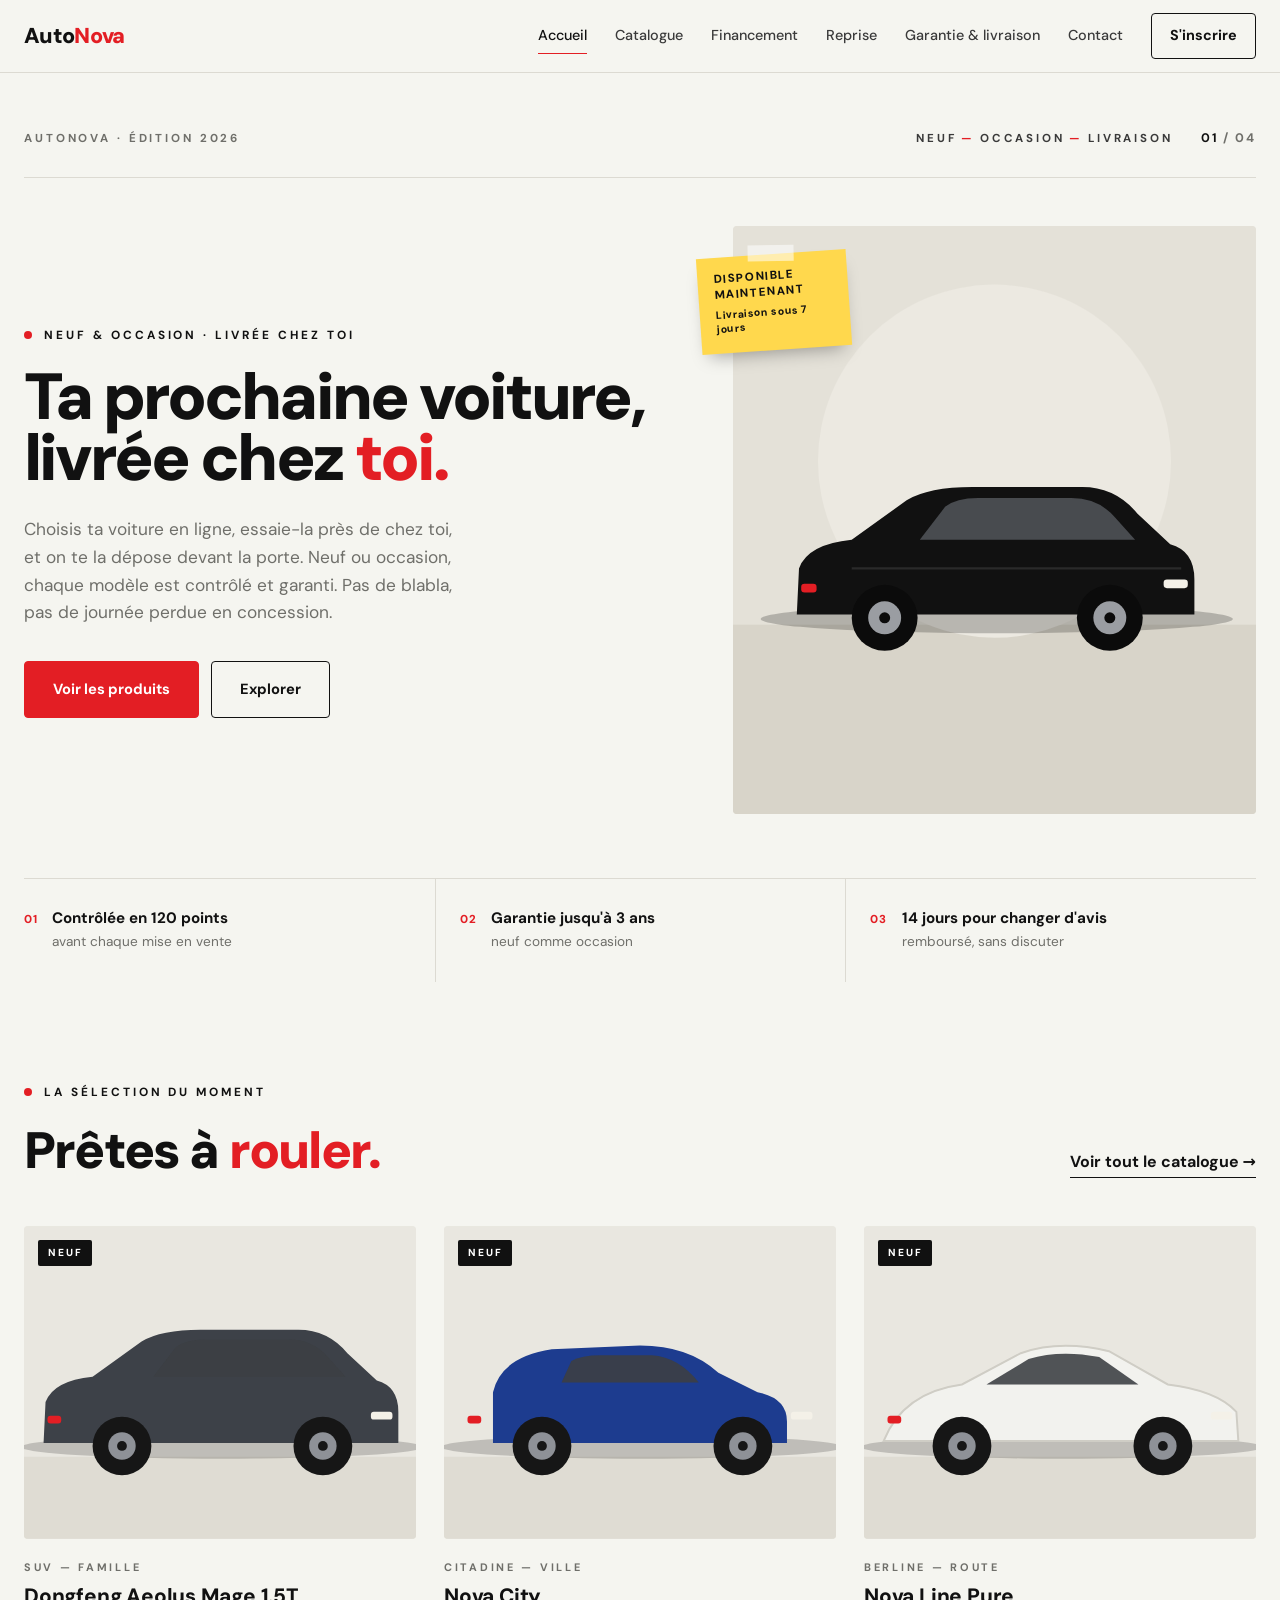
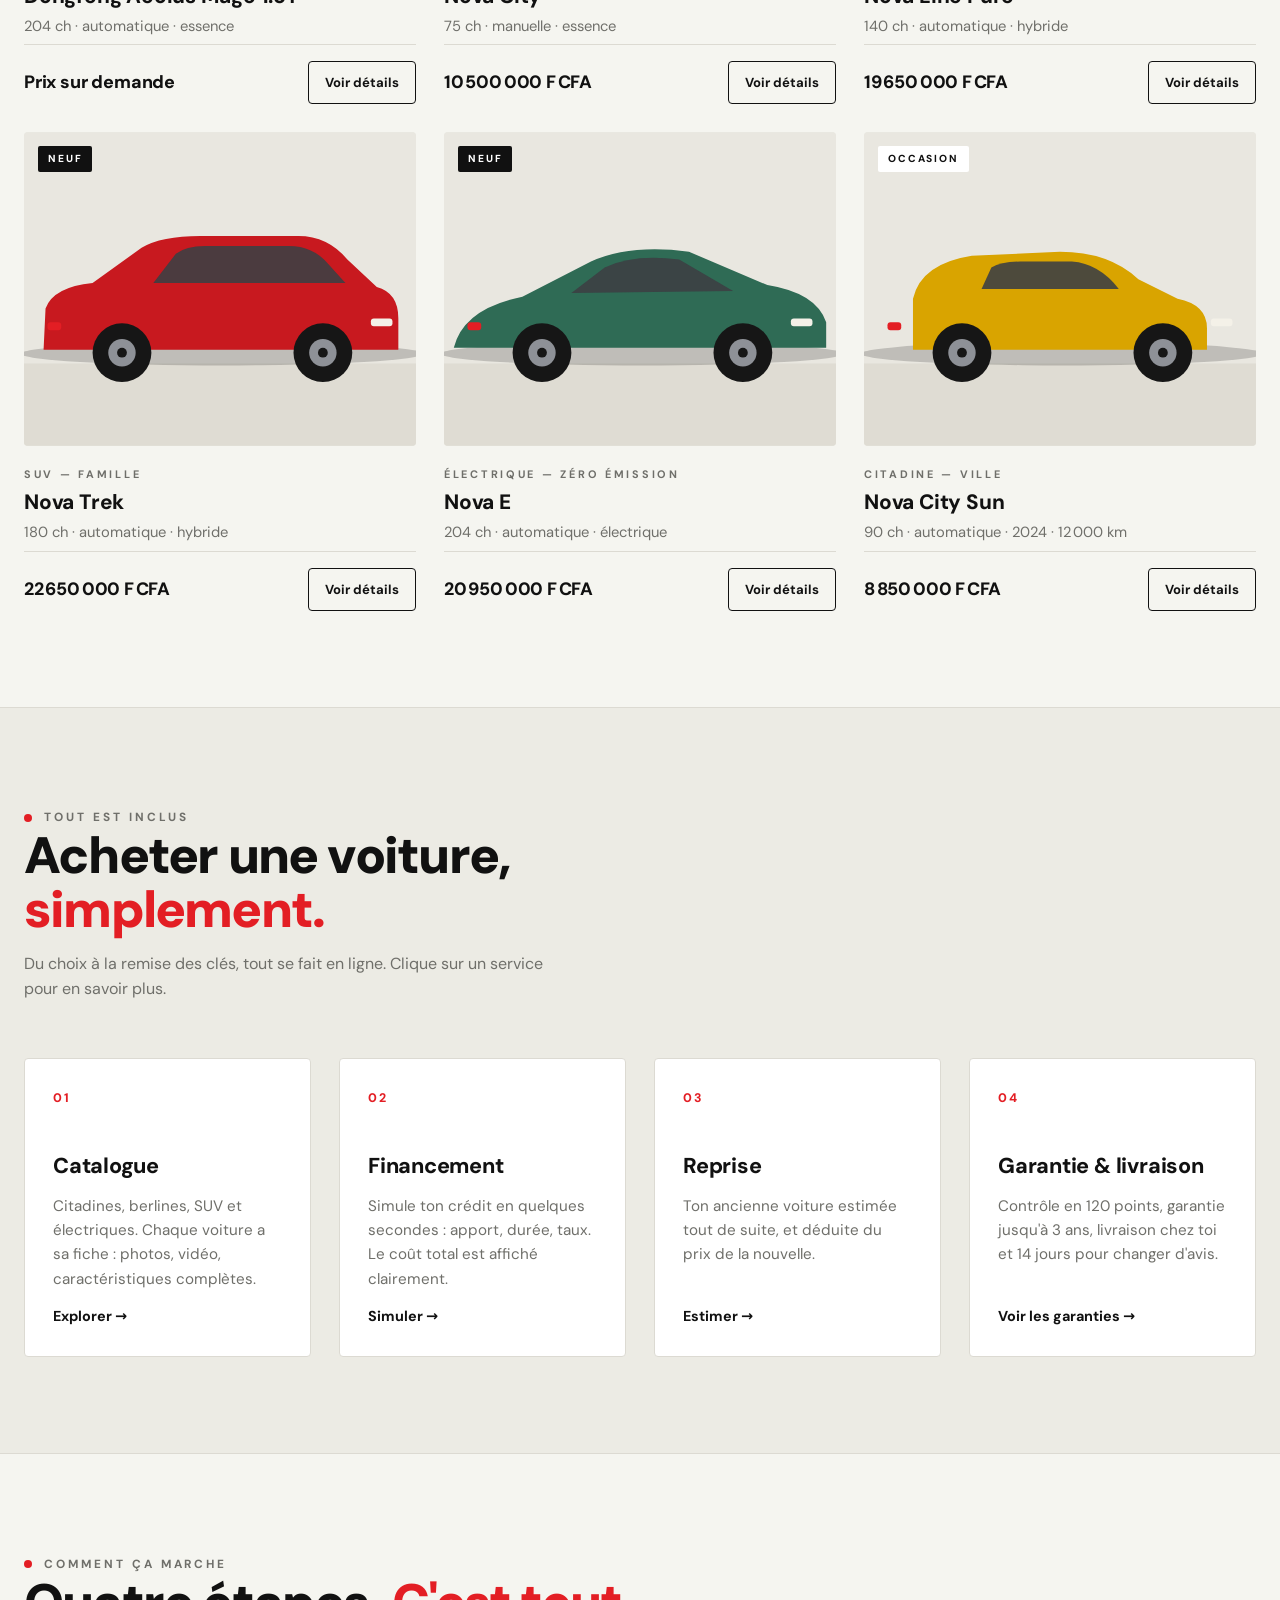
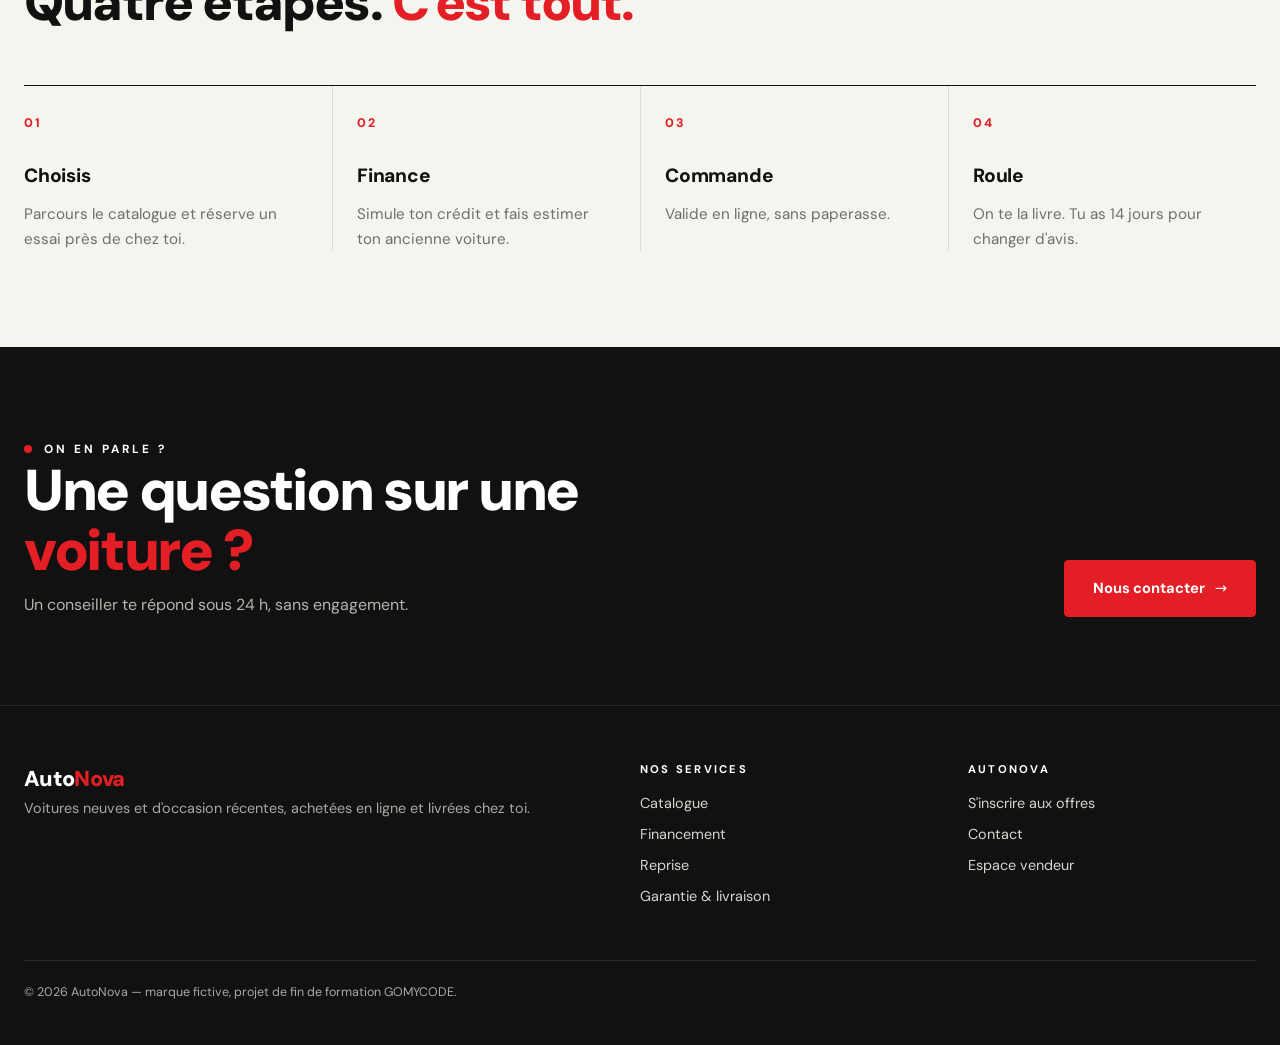
==== commit fa232645: "Hero variante 1 retenu, site entier au tutoiement, page des variantes retiree Co-Authored-By: Claude" ====
--- a/index.html
+++ b/index.html
@@ -140,7 +140,7 @@
       <div class="footer-grid">
         <div>
           <a href="index.html" class="logo">Auto<span>Nova</span></a>
-          <p>Voitures neuves et d'occasion récentes, achetées en ligne et livrées chez vous.</p>
+          <p>Voitures neuves et d'occasion récentes, achetées en ligne et livrées chez toi.</p>
         </div>
         <div>
           <h3>Nos services</h3>
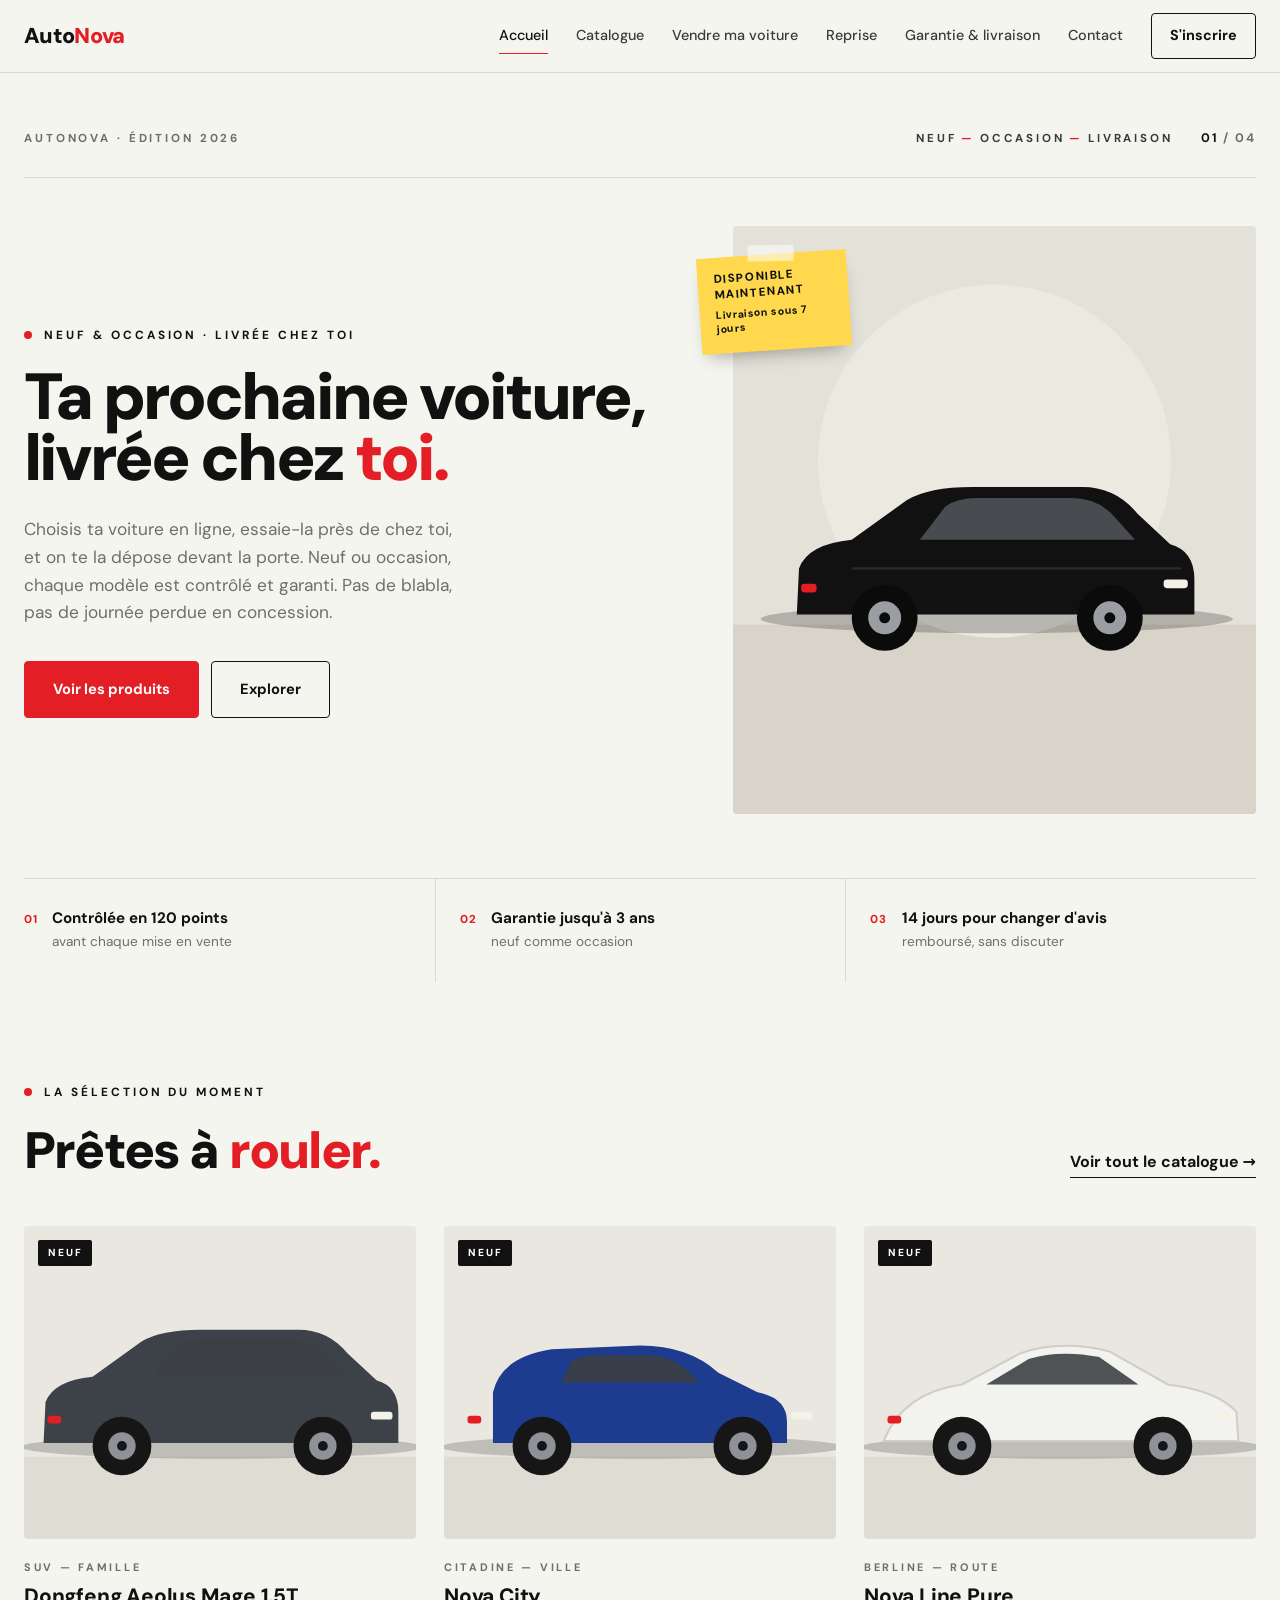
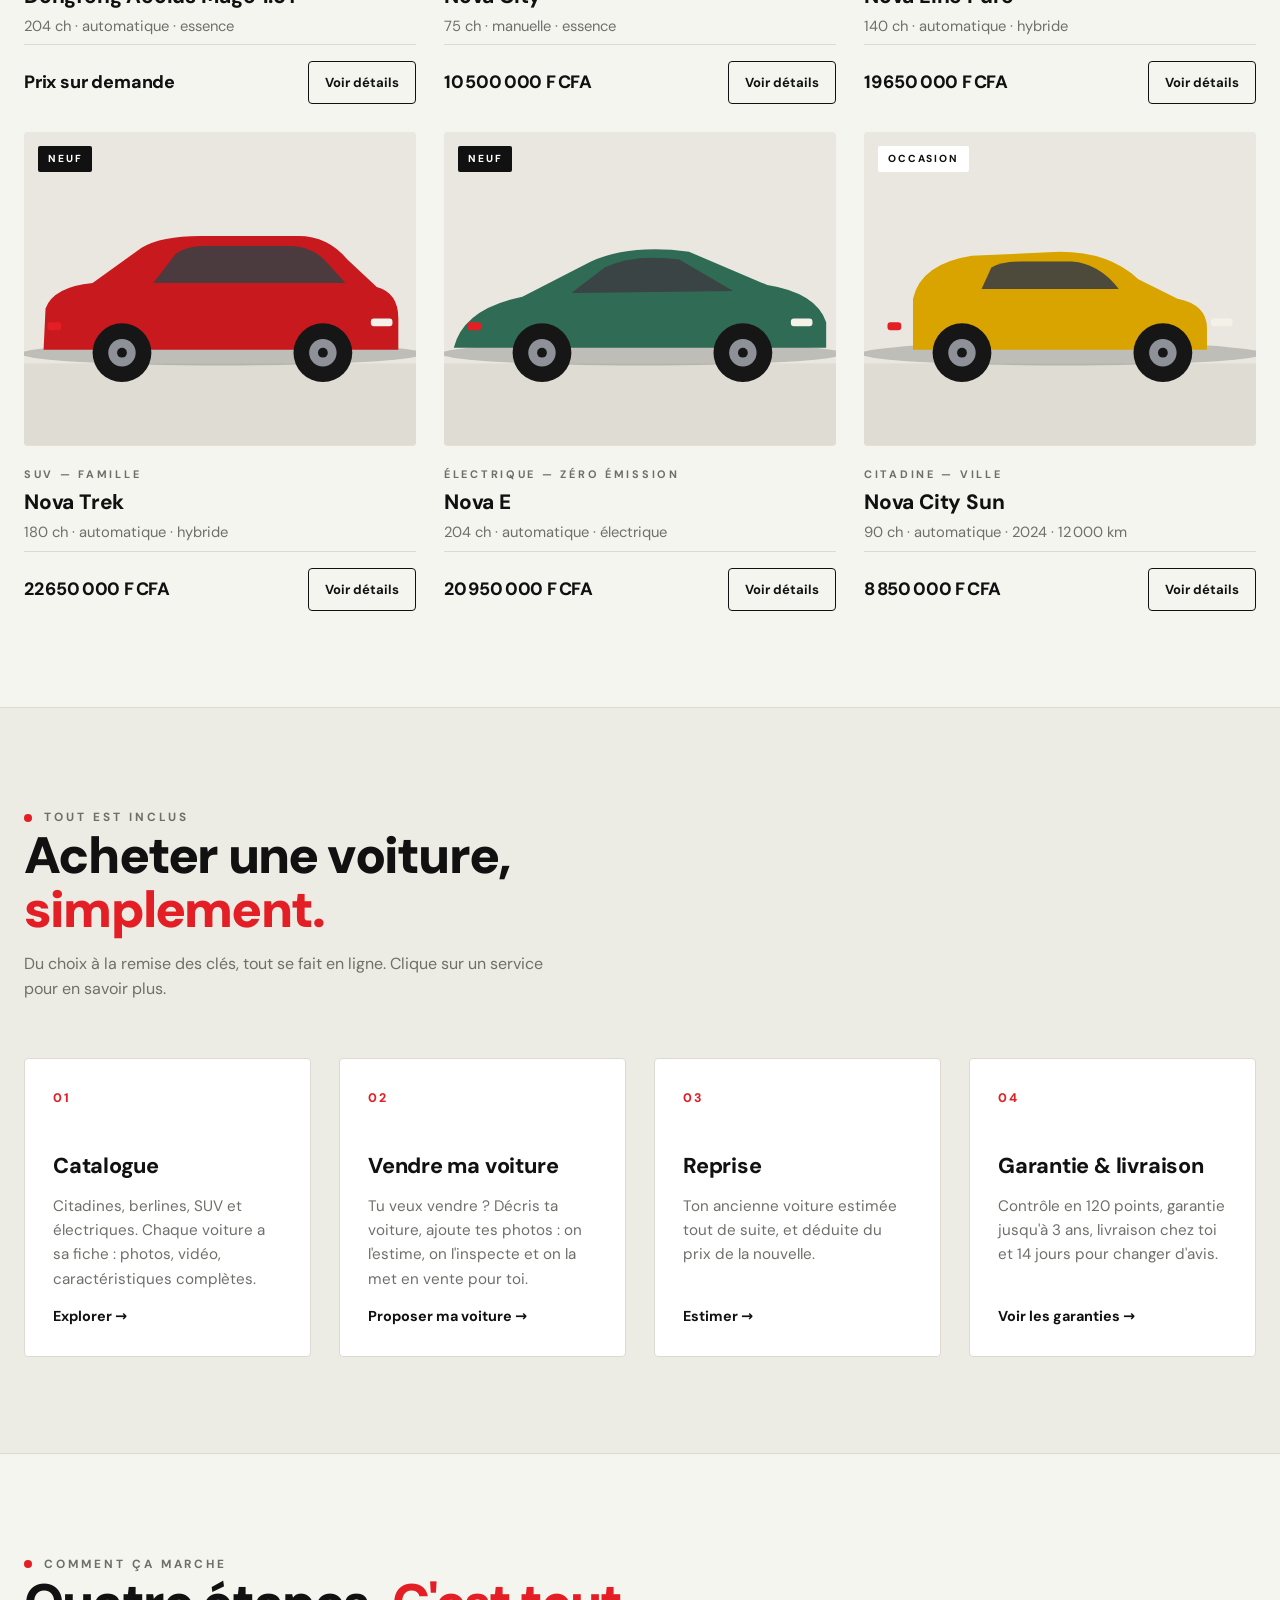
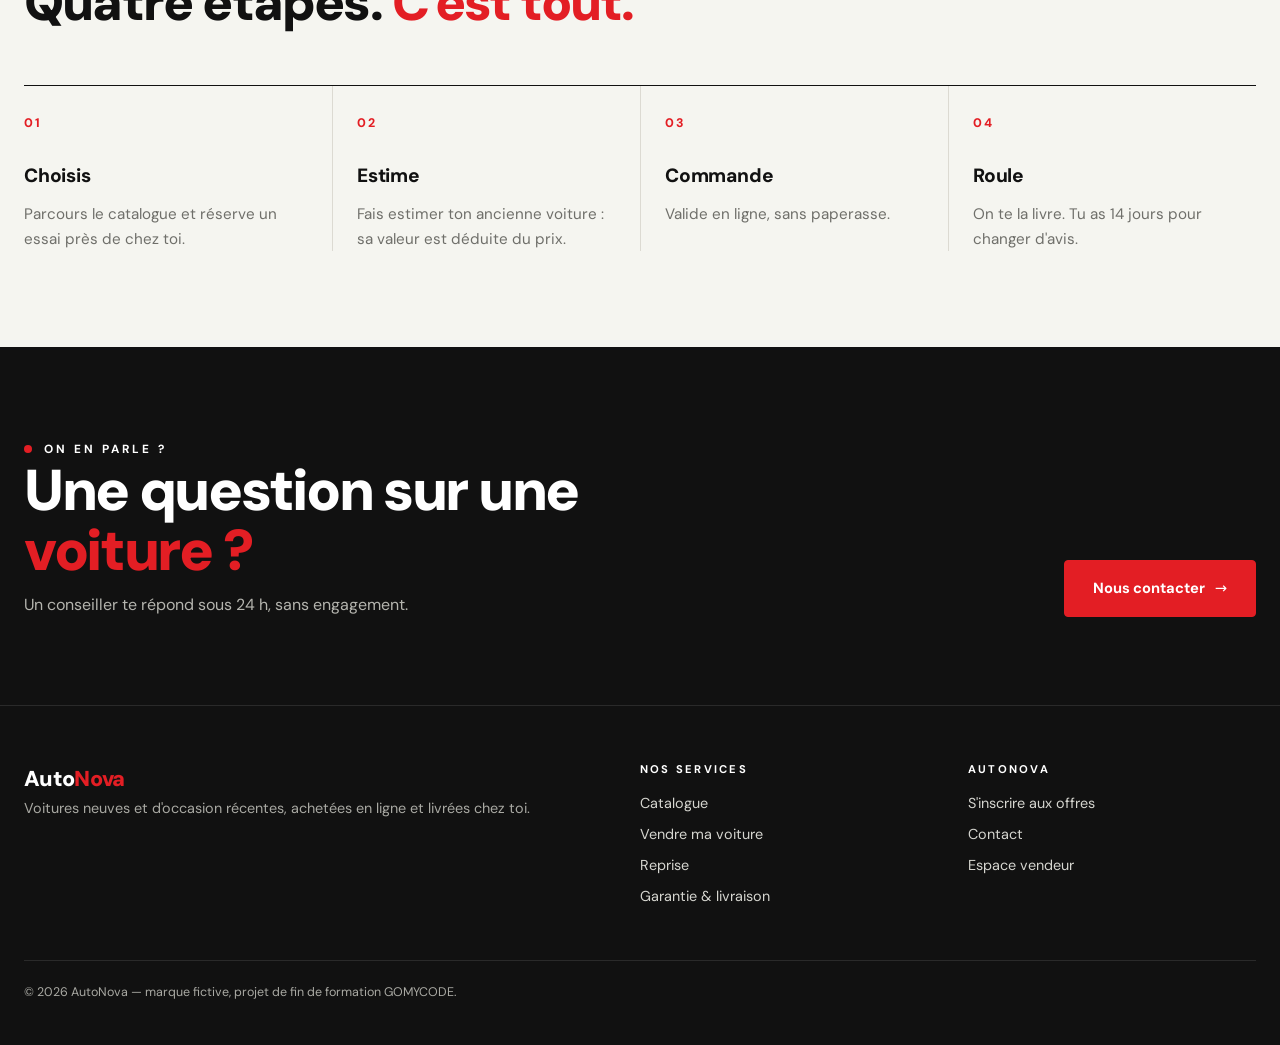
==== commit 33fc712c: "Remplace Financement par « Vendre ma voiture » : demandes des particuliers recues dans l'Espace vend" ====
--- a/index.html
+++ b/index.html
@@ -3,7 +3,7 @@
 <head>
   <meta charset="UTF-8">
   <meta name="viewport" content="width=device-width, initial-scale=1.0">
-  <meta name="description" content="AutoNova : voitures neuves et d'occasion, financement, reprise et livraison à domicile. Prix en F CFA.">
+  <meta name="description" content="AutoNova : voitures neuves et d'occasion, dépôt-vente, reprise et livraison à domicile. Prix en F CFA.">
   <title>AutoNova — Ta prochaine voiture, livrée chez toi</title>
   <link rel="icon" href="images/favicon.svg" type="image/svg+xml">
   <link rel="stylesheet" href="css/style.css">
@@ -17,7 +17,7 @@
       <ul class="nav-links" id="nav-links">
         <li><a href="index.html" aria-current="page">Accueil</a></li>
         <li><a href="catalogue.html">Catalogue</a></li>
-        <li><a href="financement.html">Financement</a></li>
+        <li><a href="vendre.html">Vendre ma voiture</a></li>
         <li><a href="reprise.html">Reprise</a></li>
         <li><a href="garantie-livraison.html">Garantie & livraison</a></li>
         <li><a href="contact.html">Contact</a></li>
@@ -84,11 +84,11 @@
             <p>Citadines, berlines, SUV et électriques. Chaque voiture a sa fiche : photos, vidéo, caractéristiques complètes.</p>
             <span class="feature-link">Explorer →</span>
           </a>
-          <a class="feature-card" href="financement.html">
+          <a class="feature-card" href="vendre.html">
             <span class="feature-num">02</span>
-            <h3>Financement</h3>
-            <p>Simule ton crédit en quelques secondes : apport, durée, taux. Le coût total est affiché clairement.</p>
-            <span class="feature-link">Simuler →</span>
+            <h3>Vendre ma voiture</h3>
+            <p>Tu veux vendre ? Décris ta voiture, ajoute tes photos : on l'estime, on l'inspecte et on la met en vente pour toi.</p>
+            <span class="feature-link">Proposer ma voiture →</span>
           </a>
           <a class="feature-card" href="reprise.html">
             <span class="feature-num">03</span>
@@ -115,7 +115,7 @@
         </div>
         <ol class="steps reveal">
           <li><h3>Choisis</h3><p>Parcours le catalogue et réserve un essai près de chez toi.</p></li>
-          <li><h3>Finance</h3><p>Simule ton crédit et fais estimer ton ancienne voiture.</p></li>
+          <li><h3>Estime</h3><p>Fais estimer ton ancienne voiture : sa valeur est déduite du prix.</p></li>
           <li><h3>Commande</h3><p>Valide en ligne, sans paperasse.</p></li>
           <li><h3>Roule</h3><p>On te la livre. Tu as 14 jours pour changer d'avis.</p></li>
         </ol>
@@ -146,7 +146,7 @@
           <h3>Nos services</h3>
           <ul>
             <li><a href="catalogue.html">Catalogue</a></li>
-            <li><a href="financement.html">Financement</a></li>
+            <li><a href="vendre.html">Vendre ma voiture</a></li>
             <li><a href="reprise.html">Reprise</a></li>
             <li><a href="garantie-livraison.html">Garantie &amp; livraison</a></li>
           </ul>
--- a/css/style.css
+++ b/css/style.css
@@ -504,3 +504,13 @@
   .hero-meta .meta-left { display: none; }
   .hero-meta .meta-right { width: 100%; justify-content: space-between; gap: 16px; }
 }
+
+/* ---------- Vendre ma voiture ---------- */
+.sell-layout { display: grid; grid-template-columns: 1fr 320px; gap: 48px; align-items: start; }
+.sell-form { display: grid; gap: 20px; }
+.sell-form > h2 { margin: 0; font-size: clamp(1.8rem, 3vw, 2.6rem); font-weight: 900; letter-spacing: -0.03em; }
+.sell-aside { position: sticky; top: 96px; }
+.field-label { font-size: .7rem; font-weight: 700; letter-spacing: .18em; text-transform: uppercase; color: var(--ink-2); }
+.choice-row { display: flex; flex-wrap: wrap; gap: 10px 26px; }
+@media (max-width: 1020px) { .sell-layout { grid-template-columns: 1fr; } .sell-aside { position: static; } }
+.form-section { min-width: 0; } .sell-layout > *, .vendor > * { min-width: 0; } .field input[type="file"] { max-width: 100%; }
